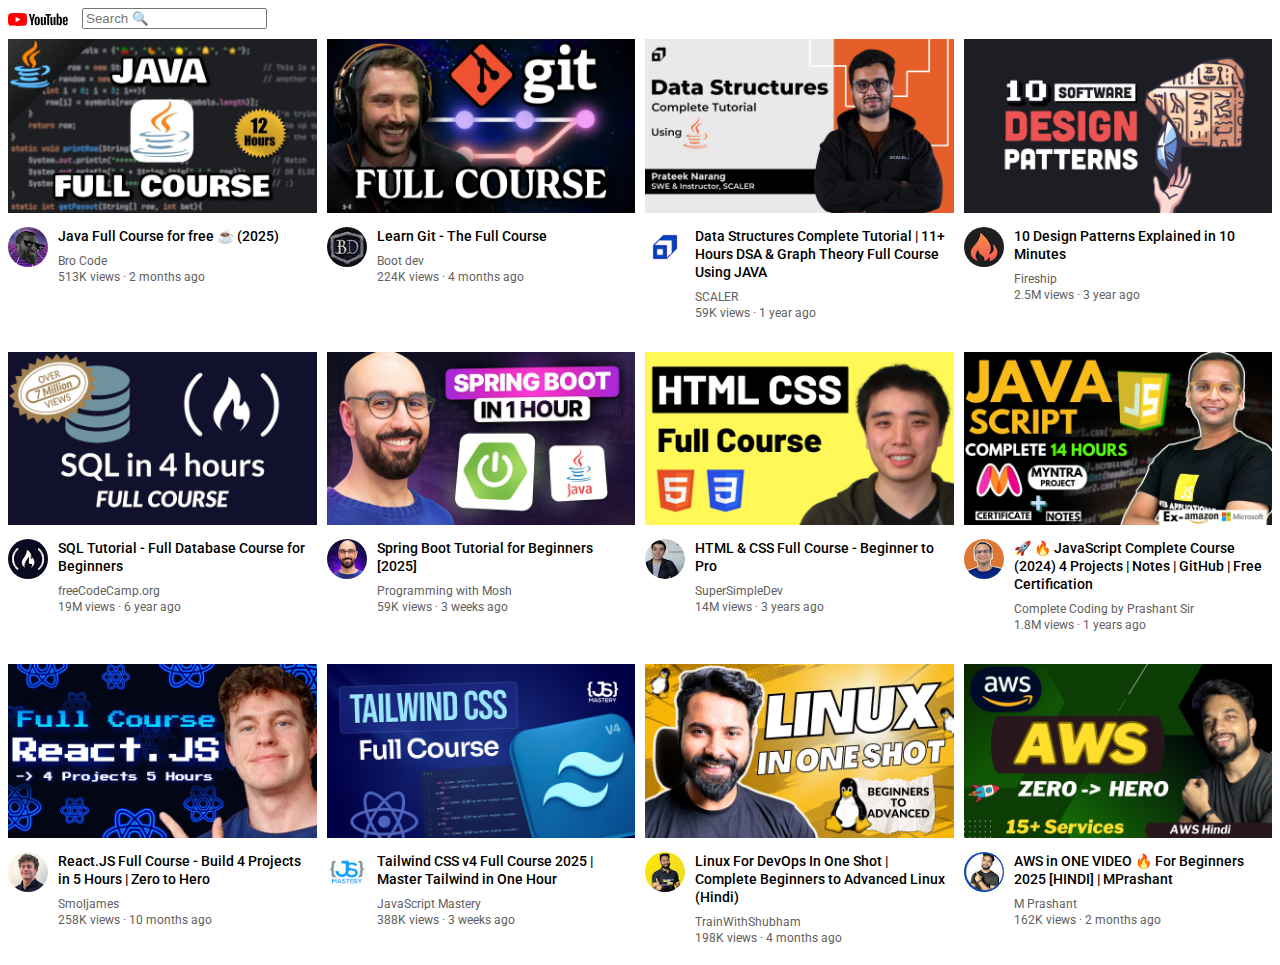
==== youtube.html @ 080906fd "D:content layout using css grid" ====
<!DOCTYPE html>
<html lang="en">
<head>
  <title>Youtube HomePage</title>
  <link rel="stylesheet" href="./youtube.css">

  <link rel="preconnect" href="https://fonts.googleapis.com">
  <link rel="preconnect" href="https://fonts.gstatic.com" crossorigin>
  <link href="https://fonts.googleapis.com/css2?family=Roboto:ital,wght@0,100..900;1,100..900&display=swap" rel="stylesheet">

</head>
<body>
  <div class="top-bar">
    <img src="./yt-images/youtube-logo.svg" class="yt-logo">
    <input type="text" placeholder="Search &#128269;" class="search-box">
  </div>

  <div class="content-grid">

    <div class="video-preview">
      <div class="d-thumbnail">
        <img src="./yt-images/java.jpg"  class="thumbnail">
      </div>
  
      <div class="d-vid-info">
        <div class="creator-image">
          <img src="./yt-images/javaC.jpg" class="Creator">
        </div>
  
        <div class="video-info">
          <p class="video-title">
            Java Full Course for free ☕ (2025)
          </p>
          <p class="video-creator">
            Bro Code
          </p>
          <p class="video-views-date">
            513K views &#183; 2 months ago
          </p>
        </div>
      </div>  
    </div>
  
    <div class="video-preview">
      <div class="d-thumbnail">
        <img src="./yt-images/git.jpg"  class="thumbnail">
      </div>
  
      <div class="d-vid-info">
        <div class="creator-image">
          <img src="./yt-images/gitC.jpg" class="Creator">
        </div>
  
        <div class="video-info">
          <p class="video-title">
            Learn Git - The Full Course 
          </p>
          <p class="video-creator">
            Boot dev
          </p>
          <p class="video-views-date">
            224K views &#183; 4 months ago
          </p>
        </div>
      </div>  
    </div>
  
    <div class="video-preview">
      <div class="d-thumbnail">
        <img src="./yt-images/dsa.jpg"  class="thumbnail">
      </div>
  
      <div class="d-vid-info">
        <div class="creator-image">
          <img src="./yt-images/dsaC.jpg" class="Creator">
        </div>
  
        <div class="video-info">
          <p class="video-title">
            Data Structures Complete Tutorial | 11+ Hours DSA & Graph Theory Full Course Using JAVA 
          </p>
          <p class="video-creator">
            SCALER
          </p>
          <p class="video-views-date">
            59K views &#183; 1 year ago
          </p>
        </div>
      </div>  
    </div>
  
    <div class="video-preview">
      <div class="d-thumbnail">
        <img src="./yt-images/dp.jpg" class="thumbnail">
      </div>
  
      <div class="d-vid-info">
        <div class="creator-image">
          <img src="./yt-images/dpC.jpg" class="Creator">
        </div>
  
        <div class="video-info">
          <p class="video-title">
            10 Design Patterns Explained in 10 Minutes
          </p>
          <p class="video-creator">
            Fireship
          </p>
          <p class="video-views-date">
            2.5M views &#183; 3 year ago
          </p>
        </div>
      </div>  
    </div>
  
    <div class="video-preview">
      <div class="d-thumbnail">
        <img src="./yt-images/sql.jpg"  class="thumbnail">
      </div>
  
      <div class="d-vid-info">
        <div class="creator-image">
          <img src="./yt-images/sqlC.jpg" class="Creator">
        </div>
  
        <div class="video-info">
          <p class="video-title">
            SQL Tutorial - Full Database Course for Beginners
          </p>
          <p class="video-creator">
            freeCodeCamp.org
          </p>
          <p class="video-views-date">
            19M views &#183; 6 year ago
          </p>
        </div>
      </div>  
    </div>
  
    <div class="video-preview">
      <div class="d-thumbnail">
        <img src="./yt-images/springboot.jpg"  class="thumbnail">
      </div>
  
      <div class="d-vid-info">
        <div class="creator-image">
          <img src="./yt-images/springbootC.jpg" class="Creator">
        </div>
  
        <div class="video-info">
          <p class="video-title">
            Spring Boot Tutorial for Beginners [2025]
          </p>
          <p class="video-creator">
            Programming with Mosh
          </p>
          <p class="video-views-date">
            59K views &#183; 3 weeks ago
          </p>
        </div>
      </div>  
    </div>
  
    <div class="video-preview">
      <div class="d-thumbnail">
        <img src="./yt-images/html-css.jpg"  class="thumbnail">
      </div>
  
      <div class="d-vid-info">
        <div class="creator-image">
          <img src="./yt-images/html-cssC.jpg" class="Creator">
        </div>
  
        <div class="video-info">
          <p class="video-title">
            HTML & CSS Full Course - Beginner to Pro
          </p>
          <p class="video-creator">
            SuperSimpleDev
          </p>
          <p class="video-views-date">
            14M views &#183; 3 years ago
          </p>
        </div>
      </div>  
    </div>
  
    <div class="video-preview">
      <div class="d-thumbnail">
        <img src="./yt-images/js.jpg"  class="thumbnail">
      </div>
      <div class="d-vid-info">
        <div class="creator-image">
          <img src="./yt-images/jsC.jpg" class="Creator">
        </div>
        <div class="video-info">
          <p class="video-title">
            🚀 🔥 JavaScript Complete Course (2024) 4 Projects | Notes | GitHub | Free Certification
          </p>
          <p class="video-creator">    
            Complete Coding by Prashant Sir
          </p>
          <p class="video-views-date">
            1.8M views  &#183; 1 years ago
          </p>
        </div>
      </div>
    </div>
  
    <div class="video-preview">
      <div class="d-thumbnail">
        <img src="./yt-images/react.jpg"  class="thumbnail">
      </div>
      <div class="d-vid-info">
        <div class="creator-image">
          <img src="./yt-images/reactC.jpg" class="Creator">
        </div>
        <div class="video-info">
          <p class="video-title">
            React.JS Full Course - Build 4 Projects in 5 Hours | Zero to Hero
          </p>
          <p class="video-creator">    
            Smoljames
          </p>
          <p class="video-views-date">
            258K views   &#183; 10 months ago 
          </p>
        </div>
      </div>
    </div>
  
    <div class="video-preview">
      <div class="d-thumbnail">
        <img src="./yt-images/tailwind.jpg"  class="thumbnail">
      </div>
      <div class="d-vid-info">
        <div class="creator-image">
          <img src="./yt-images/tailwindC.jpg" class="Creator">
        </div>
        <div class="video-info">
          <p class="video-title">
            Tailwind CSS v4 Full Course 2025 | Master Tailwind in One Hour
          </p>
          <p class="video-creator">    
            JavaScript Mastery
          </p>
          <p class="video-views-date">
            388K views &#183; 3 weeks ago 
          </p>
        </div>
      </div>
    </div>
  
    <div class="video-preview">
      <div class="d-thumbnail">
        <img src="./yt-images/linux.jpg"  class="thumbnail">
      </div>
      <div class="d-vid-info">
        <div class="creator-image">
          <img src="./yt-images/linuxC.jpg" class="Creator">
        </div>
        <div class="video-info">
          <p class="video-title">
            Linux For DevOps In One Shot | Complete Beginners to Advanced Linux (Hindi)
          </p>
          <p class="video-creator">    
            TrainWithShubham
          </p>
          <p class="video-views-date">
            198K views &#183; 4 months ago
          </p>
        </div>
      </div>
    </div>
  
    <div class="video-preview">
      <div class="d-thumbnail">
        <img src="./yt-images/aws.jpg"  class="thumbnail">
      </div>
      <div class="d-vid-info">
        <div class="creator-image">
          <img src="./yt-images/awsC.jpg" class="Creator">
        </div>
        <div class="video-info">
          <p class="video-title">
            AWS in ONE VIDEO 🔥 For Beginners 2025 [HINDI] | MPrashant
          </p>
          <p class="video-creator">    
            M Prashant
          </p>
          <p class="video-views-date">
            162K views &#183; 2 months ago
          </p>
        </div>
      </div>
    </div>

  </div>

</body>
</html>
---- youtube.css ----
p{
  font-family: Roboto,Arial;
}
.yt-logo{
  width: 60px;
  vertical-align: middle;
  margin-right: 10px;
}
.search-box{
  margin-bottom: 10px;
}
.thumbnail{
  width: 100%;
}
.video-title{
  font-size:14px;
  margin-top: 0px;
  line-height: 18px;
  font-weight: 500;
}
.video-creator{
  margin-top: -5px;
  font-size: 12px;
  color: rgb(96, 96, 96);
}
.video-views-date{
  margin-top: -10px;
  font-size: 12px;
  color: rgb(96, 96, 96);
}
.Creator{
  width: 100%;
  border-radius: 50%;
}

.d-thumbnail{
  margin-bottom: 10px;
}
.d-vid-info{
  width: 300px;
  display: grid;
  grid-template-columns: 40px 1fr;
  column-gap: 10px;
}
.video-preview{
  width: 100%;
}
.content-grid{
  display: grid;
  grid-template-columns: 1fr 1fr 1fr 1fr;
  column-gap: 10px;
  row-gap: 20px;
}
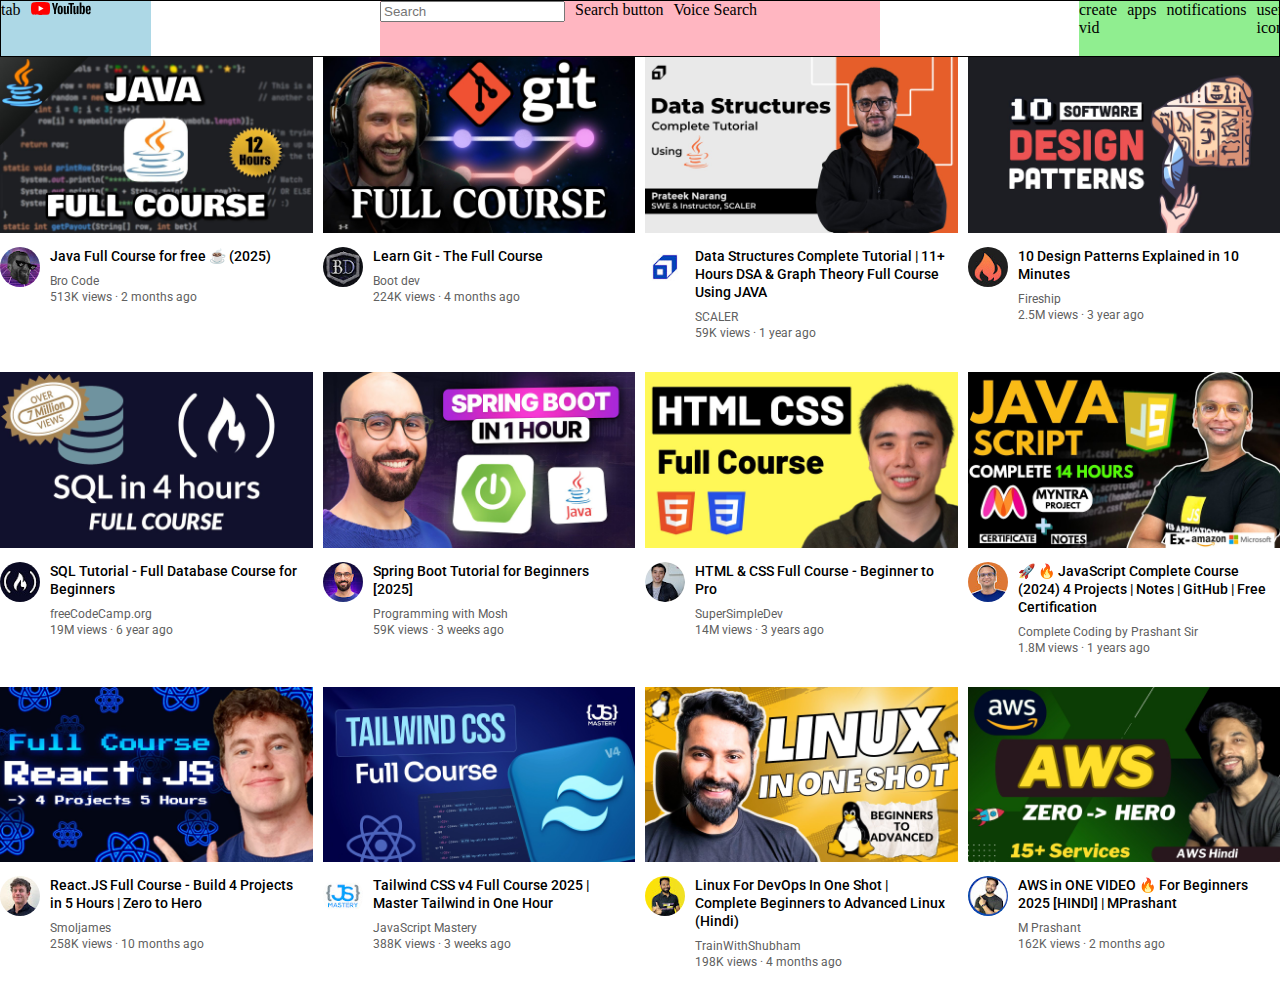
==== commit 27ea133c: "E:simple structure of header using flex" ====
--- a/youtube.html
+++ b/youtube.html
@@ -3,6 +3,8 @@
 <head>
   <title>Youtube HomePage</title>
   <link rel="stylesheet" href="./youtube.css">
+  <link rel="stylesheet" href="./header.css">
+  <link rel="stylesheet" href="./general.css">
 
   <link rel="preconnect" href="https://fonts.googleapis.com">
   <link rel="preconnect" href="https://fonts.gstatic.com" crossorigin>
@@ -10,9 +12,28 @@
 
 </head>
 <body>
-  <div class="top-bar">
-    <img src="./yt-images/youtube-logo.svg" class="yt-logo">
-    <input type="text" placeholder="Search &#128269;" class="search-box">
+  <div class="header">
+    <div class="left-section">
+      <div>tab</div>
+      <div>
+        <img src="./yt-images/youtube-logo.svg" class="yt-logo">
+      </div> 
+    </div>
+
+    <div class="mid-section">
+      <div>
+        <input type="text" placeholder="Search" class="search-box">
+      </div>
+      <div>Search button</div>
+      <div>Voice Search</div>
+    </div>
+    
+    <div class="right-section">
+      <div>create vid</div>
+      <div>apps</div>
+      <div>notifications</div>
+      <div>user icon</div>
+    </div>
   </div>
 
   <div class="content-grid">
--- a/youtube.css
+++ b/youtube.css
@@ -1,14 +1,3 @@
-p{
-  font-family: Roboto,Arial;
-}
-.yt-logo{
-  width: 60px;
-  vertical-align: middle;
-  margin-right: 10px;
-}
-.search-box{
-  margin-bottom: 10px;
-}
 .thumbnail{
   width: 100%;
 }
--- a/header.css
+++ b/header.css
@@ -0,0 +1,36 @@
+.yt-logo{
+  width: 60px;
+}
+
+.header{
+  display: flex;
+  flex-direction: row;
+  justify-content: space-between;
+  height: 55px;
+  border: 1px;
+  border-style: solid;
+}
+.left-section{
+  display: flex;
+  flex-direction: row;
+  gap: 10px;
+  background-color: lightblue;
+  width: 150px;
+}
+.mid-section{
+  display: flex;
+  flex-direction: row;
+  gap: 10px;
+  background-color: lightpink;
+  flex: 1;
+  margin-left: 70px;
+  margin-right: 40px;
+  max-width: 500px;
+}
+.right-section{
+  display: flex;
+  flex-direction: row;
+  gap: 10px;
+  background-color: lightgreen;
+  width: 200px;
+}--- a/general.css
+++ b/general.css
@@ -0,0 +1,6 @@
+p{
+  font-family: Roboto,Arial;
+}
+body{
+  margin: 0px;
+}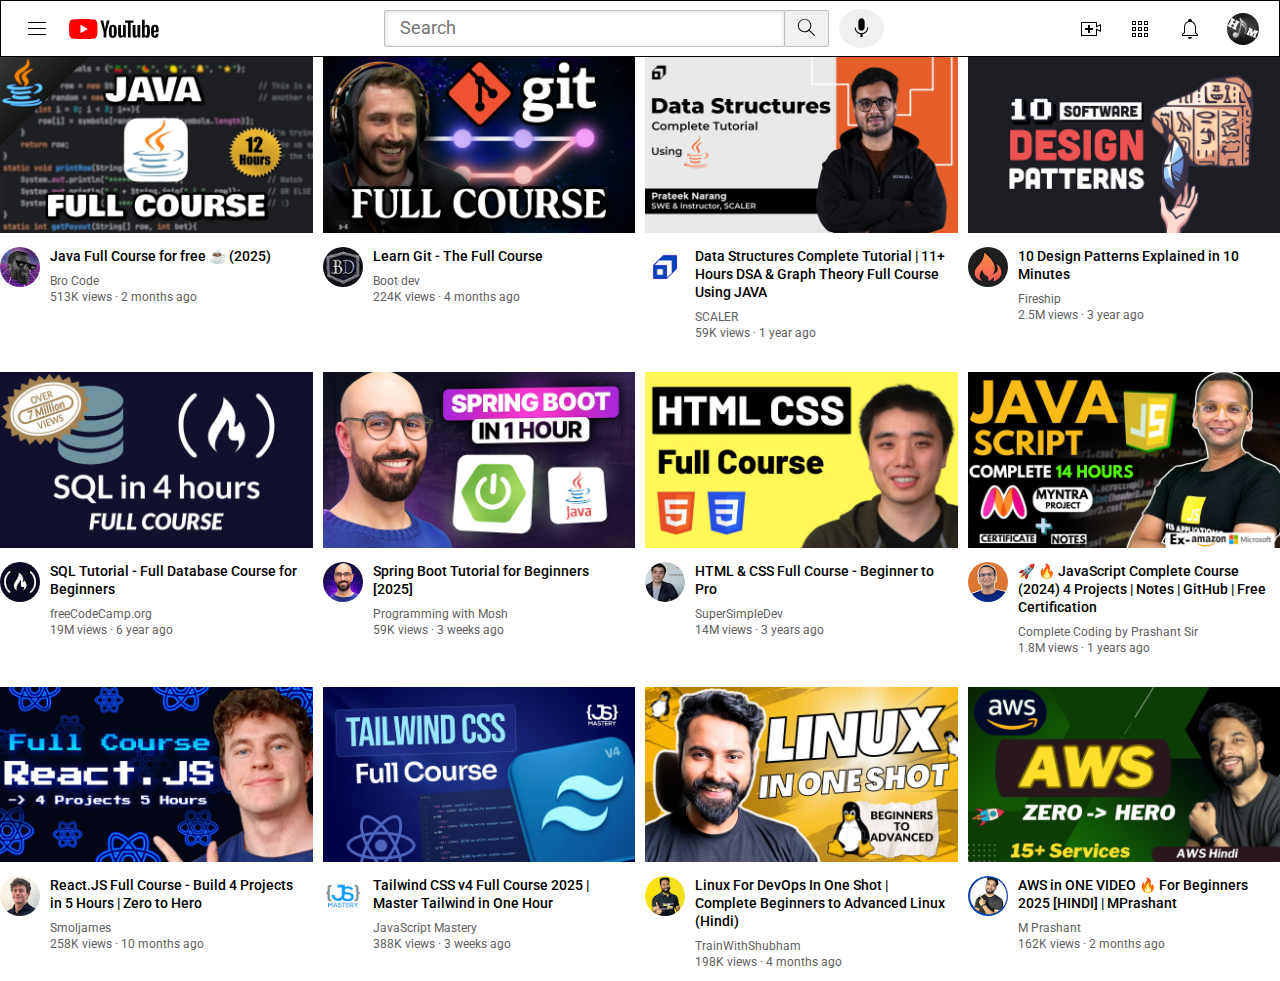
==== commit 6f9c1931: "F:completed header using nested flex and added icons" ====
--- a/youtube.html
+++ b/youtube.html
@@ -14,25 +14,26 @@
 <body>
   <div class="header">
     <div class="left-section">
-      <div>tab</div>
-      <div>
+        <img src="./yt-images/hamburger-menu.svg" class="yt-menu">
         <img src="./yt-images/youtube-logo.svg" class="yt-logo">
-      </div> 
     </div>
 
     <div class="mid-section">
-      <div>
         <input type="text" placeholder="Search" class="search-box">
-      </div>
-      <div>Search button</div>
-      <div>Voice Search</div>
+      <button class="search-button">
+        <img src="./yt-images/search.svg" class="search-icon">
+      </button>
+      <button class="voice-button">
+        <img src="./yt-images/voice-search-icon.svg">
+      </button>
+      
     </div>
     
     <div class="right-section">
-      <div>create vid</div>
-      <div>apps</div>
-      <div>notifications</div>
-      <div>user icon</div>
+      <img src="./yt-images/upload.svg" class="upload-icon">
+      <img src="./yt-images/youtube-apps.svg" class="yt-apps-icon">
+      <img src="./yt-images/notifications.svg" class="bell-icon">
+      <img src="./yt-images/userPic.jpg" class="userPic">
     </div>
   </div>
 
--- a/header.css
+++ b/header.css
@@ -1,7 +1,3 @@
-.yt-logo{
-  width: 60px;
-}
-
 .header{
   display: flex;
   flex-direction: row;
@@ -14,23 +10,75 @@
   display: flex;
   flex-direction: row;
   gap: 10px;
-  background-color: lightblue;
-  width: 150px;
+  align-items: center;
 }
 .mid-section{
   display: flex;
   flex-direction: row;
-  gap: 10px;
-  background-color: lightpink;
   flex: 1;
   margin-left: 70px;
   margin-right: 40px;
   max-width: 500px;
+  align-items: center;
 }
 .right-section{
   display: flex;
   flex-direction: row;
-  gap: 10px;
-  background-color: lightgreen;
-  width: 200px;
+  width: 180px;
+  align-items: center;
+  justify-content: space-between;
+  margin-right: 20px;
+  flex-shrink: 0;
+}
+.yt-menu{
+  height: 24px;
+  margin-left: 24px;
+}
+.yt-logo{ 
+  height: 20px;
+  margin-left: 10px; 
+}
+.search-box{
+  width: 0;
+  height: 25px;
+  flex: 1;
+  padding: 5px 15px;
+  font-size: 16px;
+  border-radius: 2px;
+  border: 1px ;
+  border-style: solid;
+  border-color: rgb(192, 192, 192);
+  box-shadow: inset 0.5px 1px 5px rgba(0, 0, 0, 0.15);
+}
+.search-box::placeholder{
+  font-family: Roboto , Arial;
+  font-size: large;
+}
+.search-button{
+  margin-left: -1px;
+  background-color: rgb(240, 240, 240);
+  height: 37px;
+  width: 45px;
+  margin-right: 10px;
+  padding: 2px 10px;
+  border-radius: 2px;
+  border: 1px ;
+  border-style: solid;
+  border-color: rgb(192, 192, 192);
+}
+.voice-button{
+  border: none;
+  height: 39px;
+  width: 45px;
+  border-radius: 50%;
+  padding: 2px 10px;
+  background-color: rgb(240, 240, 240);
+}
+
+.upload-icon,.yt-apps-icon,.bell-icon{
+  height: 24px;
+}
+.userPic{
+  height: 32px;
+  border-radius: 50%;
 }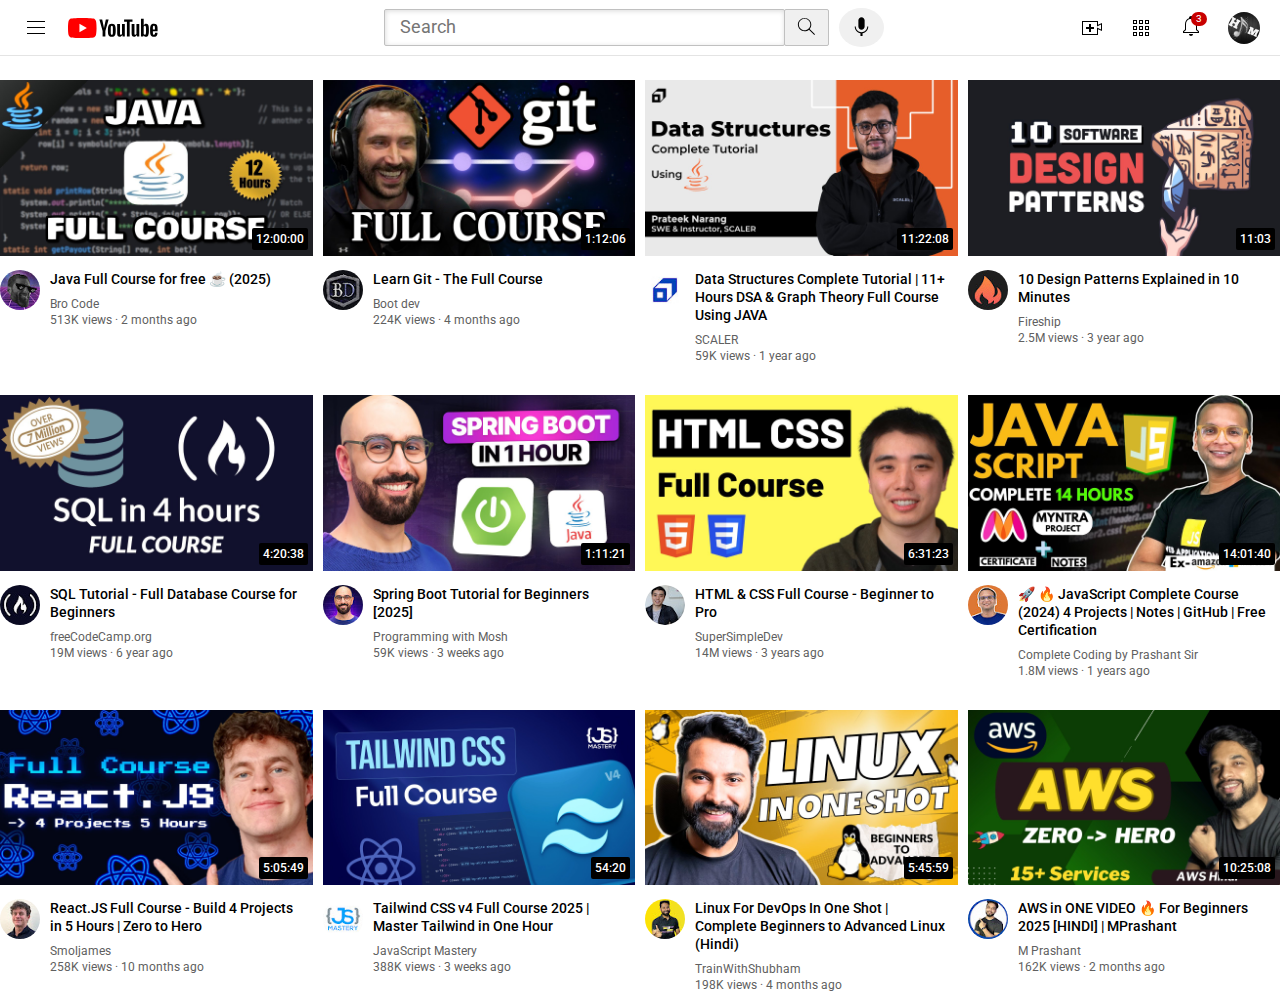
==== commit 29b43e36: "G:added video-time and notification-count" ====
--- a/youtube.html
+++ b/youtube.html
@@ -9,7 +9,7 @@
   <link rel="preconnect" href="https://fonts.googleapis.com">
   <link rel="preconnect" href="https://fonts.gstatic.com" crossorigin>
   <link href="https://fonts.googleapis.com/css2?family=Roboto:ital,wght@0,100..900;1,100..900&display=swap" rel="stylesheet">
-
+  <link rel="stylesheet" href="sidebar.css">
 </head>
 <body>
   <div class="header">
@@ -32,7 +32,10 @@
     <div class="right-section">
       <img src="./yt-images/upload.svg" class="upload-icon">
       <img src="./yt-images/youtube-apps.svg" class="yt-apps-icon">
-      <img src="./yt-images/notifications.svg" class="bell-icon">
+      <div class="notifications">
+        <img src="./yt-images/notifications.svg" class="bell-icon">
+        <div class="notification-count">3</div>
+      </div>
       <img src="./yt-images/userPic.jpg" class="userPic">
     </div>
   </div>
@@ -42,6 +45,9 @@
     <div class="video-preview">
       <div class="d-thumbnail">
         <img src="./yt-images/java.jpg"  class="thumbnail">
+        <div class="video-time">
+          12:00:00
+        </div>
       </div>
   
       <div class="d-vid-info">
@@ -66,6 +72,9 @@
     <div class="video-preview">
       <div class="d-thumbnail">
         <img src="./yt-images/git.jpg"  class="thumbnail">
+        <div class="video-time">
+          1:12:06
+        </div>
       </div>
   
       <div class="d-vid-info">
@@ -90,6 +99,9 @@
     <div class="video-preview">
       <div class="d-thumbnail">
         <img src="./yt-images/dsa.jpg"  class="thumbnail">
+        <div class="video-time">
+          11:22:08
+        </div>
       </div>
   
       <div class="d-vid-info">
@@ -114,6 +126,9 @@
     <div class="video-preview">
       <div class="d-thumbnail">
         <img src="./yt-images/dp.jpg" class="thumbnail">
+        <div class="video-time">
+          11:03
+        </div>
       </div>
   
       <div class="d-vid-info">
@@ -138,6 +153,9 @@
     <div class="video-preview">
       <div class="d-thumbnail">
         <img src="./yt-images/sql.jpg"  class="thumbnail">
+        <div class="video-time">
+          4:20:38
+        </div>
       </div>
   
       <div class="d-vid-info">
@@ -162,6 +180,9 @@
     <div class="video-preview">
       <div class="d-thumbnail">
         <img src="./yt-images/springboot.jpg"  class="thumbnail">
+        <div class="video-time">
+          1:11:21
+        </div>
       </div>
   
       <div class="d-vid-info">
@@ -186,6 +207,9 @@
     <div class="video-preview">
       <div class="d-thumbnail">
         <img src="./yt-images/html-css.jpg"  class="thumbnail">
+        <div class="video-time">
+          6:31:23
+        </div>
       </div>
   
       <div class="d-vid-info">
@@ -210,6 +234,9 @@
     <div class="video-preview">
       <div class="d-thumbnail">
         <img src="./yt-images/js.jpg"  class="thumbnail">
+        <div class="video-time">
+          14:01:40
+        </div>
       </div>
       <div class="d-vid-info">
         <div class="creator-image">
@@ -232,6 +259,9 @@
     <div class="video-preview">
       <div class="d-thumbnail">
         <img src="./yt-images/react.jpg"  class="thumbnail">
+        <div class="video-time">
+          5:05:49
+        </div>
       </div>
       <div class="d-vid-info">
         <div class="creator-image">
@@ -254,6 +284,9 @@
     <div class="video-preview">
       <div class="d-thumbnail">
         <img src="./yt-images/tailwind.jpg"  class="thumbnail">
+        <div class="video-time">
+          54:20
+        </div>
       </div>
       <div class="d-vid-info">
         <div class="creator-image">
@@ -276,6 +309,9 @@
     <div class="video-preview">
       <div class="d-thumbnail">
         <img src="./yt-images/linux.jpg"  class="thumbnail">
+        <div class="video-time">
+          5:45:59
+        </div>
       </div>
       <div class="d-vid-info">
         <div class="creator-image">
@@ -298,6 +334,9 @@
     <div class="video-preview">
       <div class="d-thumbnail">
         <img src="./yt-images/aws.jpg"  class="thumbnail">
+        <div class="video-time">
+          10:25:08
+        </div>
       </div>
       <div class="d-vid-info">
         <div class="creator-image">
--- a/youtube.css
+++ b/youtube.css
@@ -21,9 +21,21 @@
   width: 100%;
   border-radius: 50%;
 }
-
 .d-thumbnail{
   margin-bottom: 10px;
+  position: relative;
+}
+.video-time{
+  color: white;
+  background-color: black;
+  position:absolute;
+  right: 5px;
+  bottom: 10px;
+  font-family: Roboto,Arial;
+  font-size: 12px;
+  font-weight: 500;
+  padding: 4px 4px;
+  border-radius: 2px;
 }
 .d-vid-info{
   width: 300px;
--- a/header.css
+++ b/header.css
@@ -3,8 +3,15 @@
   flex-direction: row;
   justify-content: space-between;
   height: 55px;
-  border: 1px;
-  border-style: solid;
+  border-bottom-width: 1px;
+  border-bottom-style: solid;
+  position: fixed;
+  border-bottom-color: rgb(228,228,228);
+  top: 0;
+  left: 0;
+  right: 0;
+  background-color: white;
+  z-index: 100;
 }
 .left-section{
   display: flex;
@@ -81,4 +88,19 @@
 .userPic{
   height: 32px;
   border-radius: 50%;
+}
+.notifications{
+  position: relative;
+}
+.notification-count{
+  position: absolute;
+  color: white;
+  font-family: Roboto,Arial;
+  background-color: rgb(200, 0, 0);
+  text-align: center;
+  top: -2px;
+  right: -4px;
+  font-size: 10px;
+  padding: 1.5px 5px;
+  border-radius: 80px;
 }--- a/general.css
+++ b/general.css
@@ -3,4 +3,5 @@
 }
 body{
   margin: 0px;
+  padding-top: 80px;
 }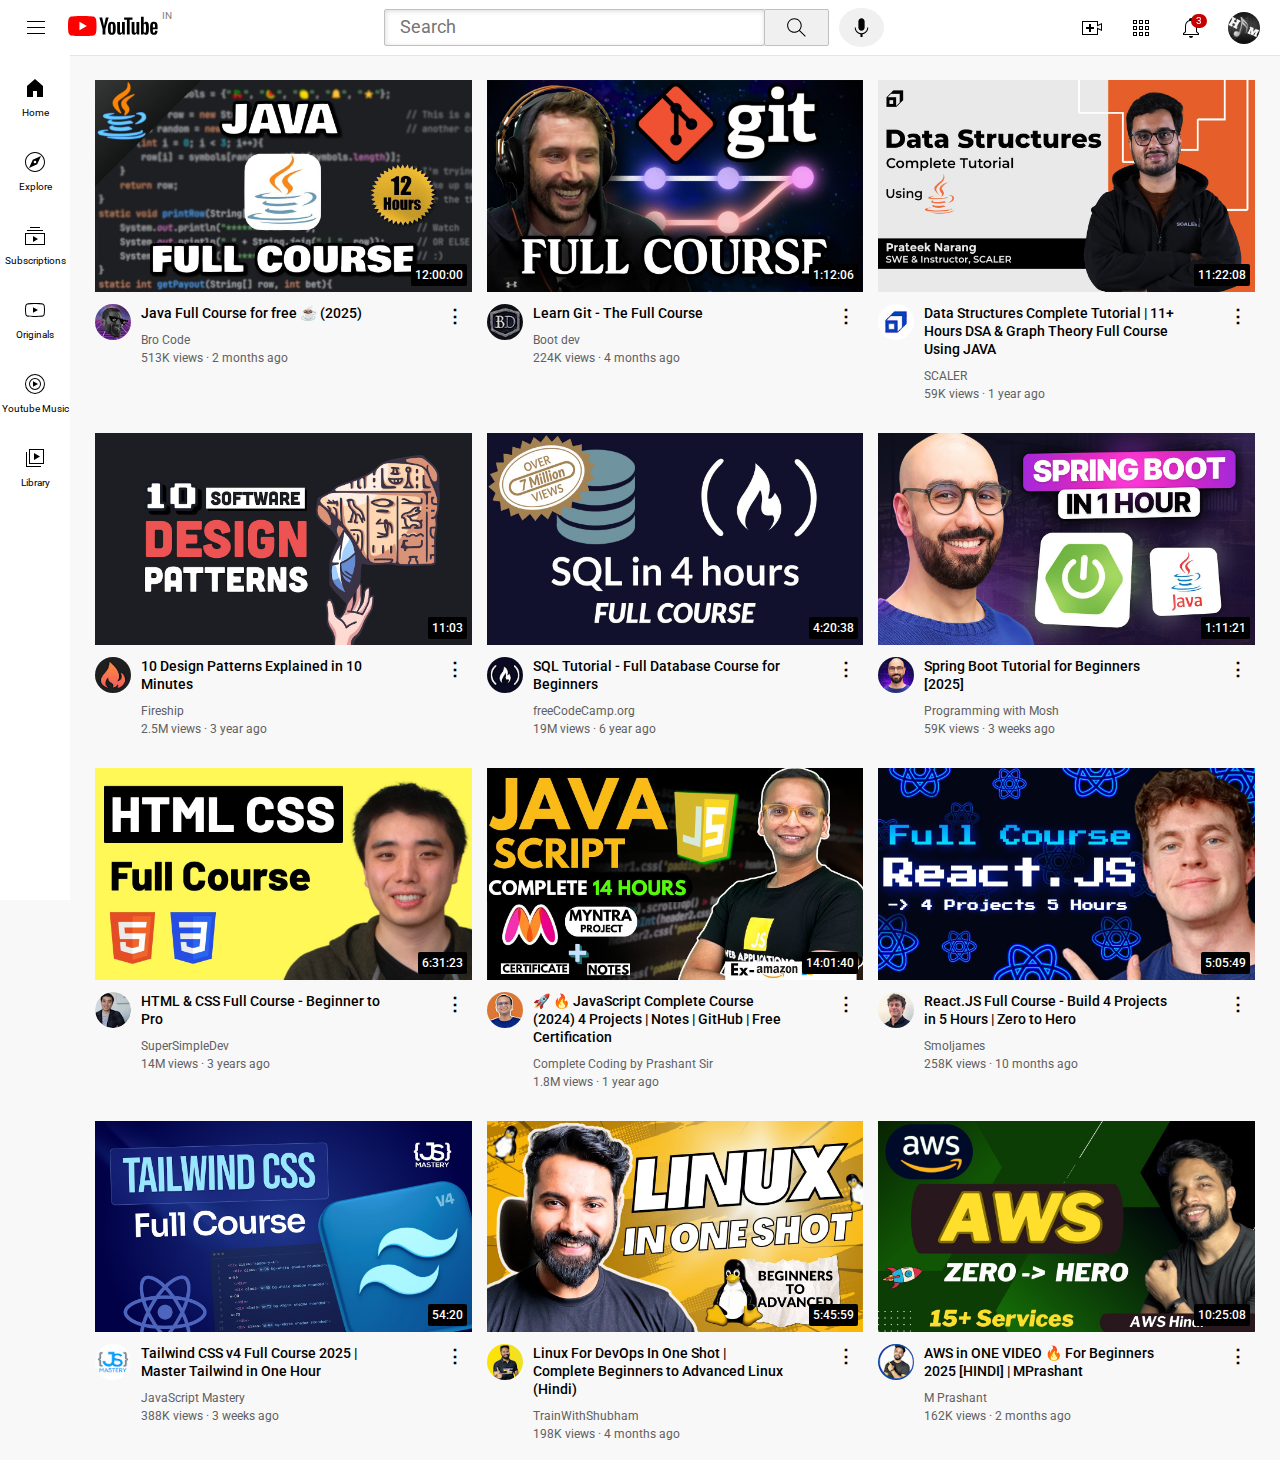
==== commit 1665b122: "added sidebar,tooltip and links to vids and creators" ====
--- a/youtube.html
+++ b/youtube.html
@@ -15,347 +15,551 @@
   <div class="header">
     <div class="left-section">
         <img src="./yt-images/hamburger-menu.svg" class="yt-menu">
-        <img src="./yt-images/youtube-logo.svg" class="yt-logo">
+        <div class="yt-icon">
+          <img src="./yt-images/youtube-logo.svg" class="yt-logo">
+          <div class="yt-india">IN</div>
+        </div>
     </div>
 
     <div class="mid-section">
         <input type="text" placeholder="Search" class="search-box">
       <button class="search-button">
         <img src="./yt-images/search.svg" class="search-icon">
+        <div>Search</div>
       </button>
       <button class="voice-button">
         <img src="./yt-images/voice-search-icon.svg">
+        <div>Search with your voice</div>
       </button>
       
     </div>
     
     <div class="right-section">
-      <img src="./yt-images/upload.svg" class="upload-icon">
-      <img src="./yt-images/youtube-apps.svg" class="yt-apps-icon">
+      <div class="uc">
+        <img src="./yt-images/upload.svg" class="upload-icon">
+        <div>Create</div>
+      </div>
+      <div class="ac">
+        <img src="./yt-images/youtube-apps.svg" class="yt-apps-icon">
+        <div>YouTube apps</div>
+      </div>
       <div class="notifications">
         <img src="./yt-images/notifications.svg" class="bell-icon">
         <div class="notification-count">3</div>
-      </div>
-      <img src="./yt-images/userPic.jpg" class="userPic">
+        <div class="notification-tooltip">Notifications</div>
+      </div>
+      <div class="user">
+        <img src="./yt-images/userPic.jpg" class="userPic">
+        <div>Hitesh Mulwani</div>
+      </div>
     </div>
   </div>
 
-  <div class="content-grid">
+  <div class="sidebar">
+    <div class="sidebar-link">
+      <img src="./yt-images/home.svg" class="side-icon">
+      <div>Home</div>
+    </div>
+    <div class="sidebar-link">
+      <img src="./yt-images/explore.svg" class="side-icon">
+      <div>Explore</div>
+    </div>
+    <div class="sidebar-link">
+      <img src="./yt-images/subscriptions.svg" class="side-icon">
+      <div>Subscriptions</div>
+    </div>
+    <div class="sidebar-link">
+      <img src="./yt-images/originals.svg" class="side-icon">
+      <div>Originals</div>
+    </div>
+    <div class="sidebar-link">
+      <img src="./yt-images/youtube-music.svg" class="side-icon">
+      <div>Youtube Music</div>
+    </div>
+    <div class="sidebar-link">
+      <img src="./yt-images/library.svg" class="side-icon">
+      <div>Library</div>
+    </div>
+  </div>
 
-    <div class="video-preview">
-      <div class="d-thumbnail">
-        <img src="./yt-images/java.jpg"  class="thumbnail">
+  <div class="video-grid1">
+
+    <div class="video-preview">
+      <div class="d-thumbnail">
+        <a href="https://youtu.be/xTtL8E4LzTQ?si=LEOLqRQ68n85H2bd" target="_blank">
+          <img src="./yt-images/java.jpg" class="thumbnail">
+        </a>
         <div class="video-time">
           12:00:00
         </div>
-      </div>
-  
-      <div class="d-vid-info">
-        <div class="creator-image">
-          <img src="./yt-images/javaC.jpg" class="Creator">
-        </div>
-  
-        <div class="video-info">
-          <p class="video-title">
-            Java Full Course for free ☕ (2025)
-          </p>
-          <p class="video-creator">
-            Bro Code
-          </p>
+        <div class="option-dots">&vellip;</div>
+      </div>
+    
+      <div class="d-vid-info">
+        <div class="creator-image">
+          <a href="https://www.youtube.com/@BroCodez" target="_blank">
+            <img src="./yt-images/javaC.jpg" class="Creator">
+          </a>
+          <div class="creator-tooltip">
+            <img src="./yt-images/javaC.jpg" class="creator-img-tooltip">
+            <div class="creator-name-subs">
+              <div class="creator-name">Bro Code</div>
+              <div class="creator-subs">2.55M subscribers</div>
+            </div>
+          </div>
+        </div>
+    
+        <div class="video-info">
+          <a href="https://youtu.be/xTtL8E4LzTQ?si=LEOLqRQ68n85H2bd" target="_blank">
+            <p class="video-title">
+              Java Full Course for free ☕ (2025)
+            </p>
+          </a>
+          <a href="https://www.youtube.com/@BroCodez" target="_blank">
+            <p class="video-creator">
+              Bro Code
+            </p>
+          </a>
           <p class="video-views-date">
             513K views &#183; 2 months ago
           </p>
         </div>
       </div>  
     </div>
-  
-    <div class="video-preview">
-      <div class="d-thumbnail">
-        <img src="./yt-images/git.jpg"  class="thumbnail">
+    
+    <div class="video-preview">
+      <div class="d-thumbnail">
+        <a href="https://youtu.be/rH3zE7VlIMs?si=yh4Cx9B5r3MW3ynn" target="_blank">
+          <img src="./yt-images/git.jpg" class="thumbnail">
+        </a>
         <div class="video-time">
           1:12:06
         </div>
-      </div>
-  
-      <div class="d-vid-info">
-        <div class="creator-image">
-          <img src="./yt-images/gitC.jpg" class="Creator">
-        </div>
-  
-        <div class="video-info">
-          <p class="video-title">
-            Learn Git - The Full Course 
-          </p>
-          <p class="video-creator">
-            Boot dev
-          </p>
+        <div class="option-dots">&vellip;</div>
+      </div>
+    
+      <div class="d-vid-info">
+        <div class="creator-image">
+          <a href="https://www.youtube.com/@bootdotdev" target="_blank">
+            <img src="./yt-images/gitC.jpg" class="Creator">
+          </a>
+          <div class="creator-tooltip">
+            <img src="./yt-images/gitC.jpg" class="creator-img-tooltip">
+            <div class="creator-name-subs">
+              <div class="creator-name">Boot dev</div>
+              <div class="creator-subs">49.4K subscribers</div>
+            </div>
+          </div>
+        </div>
+    
+        <div class="video-info">
+          <a href="https://youtu.be/rH3zE7VlIMs?si=yh4Cx9B5r3MW3ynn" target="_blank">
+            <p class="video-title">
+              Learn Git - The Full Course 
+            </p>
+          </a>
+          <a href="https://www.youtube.com/@bootdotdev" target="_blank">
+            <p class="video-creator">
+              Boot dev
+            </p>
+          </a>
           <p class="video-views-date">
             224K views &#183; 4 months ago
           </p>
         </div>
       </div>  
     </div>
-  
-    <div class="video-preview">
-      <div class="d-thumbnail">
-        <img src="./yt-images/dsa.jpg"  class="thumbnail">
+    
+    <div class="video-preview">
+      <div class="d-thumbnail">
+        <a href="https://youtu.be/clKBWNdDE5c?si=9a5ypjMA2mKVZnnQ" target="_blank">
+          <img src="./yt-images/dsa.jpg" class="thumbnail">
+        </a>
         <div class="video-time">
           11:22:08
         </div>
-      </div>
-  
-      <div class="d-vid-info">
-        <div class="creator-image">
-          <img src="./yt-images/dsaC.jpg" class="Creator">
-        </div>
-  
-        <div class="video-info">
-          <p class="video-title">
-            Data Structures Complete Tutorial | 11+ Hours DSA & Graph Theory Full Course Using JAVA 
-          </p>
-          <p class="video-creator">
-            SCALER
-          </p>
+        <div class="option-dots">&vellip;</div>
+      </div>
+    
+      <div class="d-vid-info">
+        <div class="creator-image">
+          <a href="https://www.youtube.com/@SCALER" target="_blank">
+            <img src="./yt-images/dsaC.jpg" class="Creator">
+          </a>
+          <div class="creator-tooltip">
+            <img src="./yt-images/dsaC.jpg" class="creator-img-tooltip">
+            <div class="creator-name-subs">
+              <div class="creator-name">SCALER
+              </div>
+              <div class="creator-subs">321K subscribers</div>
+            </div>
+          </div>
+        </div>
+    
+        <div class="video-info">
+          <a href="https://youtu.be/clKBWNdDE5c?si=9a5ypjMA2mKVZnnQ" target="_blank">
+            <p class="video-title">
+              Data Structures Complete Tutorial | 11+ Hours DSA & Graph Theory Full Course Using JAVA 
+            </p>
+          </a>
+          <a href="https://www.youtube.com/@SCALER" target="_blank">
+            <p class="video-creator">
+              SCALER
+            </p>
+          </a>
           <p class="video-views-date">
             59K views &#183; 1 year ago
           </p>
         </div>
       </div>  
     </div>
-  
+    
     <div class="video-preview">
       <div class="d-thumbnail">
         <img src="./yt-images/dp.jpg" class="thumbnail">
         <div class="video-time">
           11:03
         </div>
-      </div>
-  
-      <div class="d-vid-info">
-        <div class="creator-image">
-          <img src="./yt-images/dpC.jpg" class="Creator">
-        </div>
-  
+        <div class="option-dots">&vellip;</div>
+      </div>
+    
+      <div class="d-vid-info">
+        <div class="creator-image">
+          <a href="https://www.youtube.com/@Fireship" target="_blank">
+            <img src="./yt-images/dpC.jpg" class="Creator">
+          </a>
+          <div class="creator-tooltip">
+            <img src="./yt-images/dpC.jpg" class="creator-img-tooltip">
+            <div class="creator-name-subs">
+              <div class="creator-name">Fireship</div>
+              <div class="creator-subs">3.78M subscribers</div>
+            </div>
+          </div>
+        </div>
+    
         <div class="video-info">
           <p class="video-title">
             10 Design Patterns Explained in 10 Minutes
           </p>
-          <p class="video-creator">
-            Fireship
-          </p>
+          <a href="https://www.youtube.com/@Fireship" target="_blank">
+            <p class="video-creator">
+              Fireship
+            </p>
+          </a>
           <p class="video-views-date">
             2.5M views &#183; 3 year ago
           </p>
         </div>
       </div>  
     </div>
-  
-    <div class="video-preview">
-      <div class="d-thumbnail">
-        <img src="./yt-images/sql.jpg"  class="thumbnail">
+    
+    <div class="video-preview">
+      <div class="d-thumbnail">
+        <img src="./yt-images/sql.jpg" class="thumbnail">
         <div class="video-time">
           4:20:38
         </div>
-      </div>
-  
-      <div class="d-vid-info">
-        <div class="creator-image">
-          <img src="./yt-images/sqlC.jpg" class="Creator">
-        </div>
-  
+        <div class="option-dots">&vellip;</div>
+      </div>
+    
+      <div class="d-vid-info">
+        <div class="creator-image">
+          <a href="https://www.youtube.com/@freecodecamp" target="_blank">
+            <img src="./yt-images/sqlC.jpg" class="Creator">
+          </a>
+          <div class="creator-tooltip">
+            <img src="./yt-images/sqlC.jpg" class="creator-img-tooltip">
+            <div class="creator-name-subs">
+              <div class="creator-name">
+                freeCodeCamp.org</div>
+              <div class="creator-subs">10.6M subscribers</div>
+            </div>
+          </div>
+        </div>
+    
         <div class="video-info">
           <p class="video-title">
             SQL Tutorial - Full Database Course for Beginners
           </p>
-          <p class="video-creator">
-            freeCodeCamp.org
-          </p>
+          <a href="https://www.youtube.com/@freecodecamp" target="_blank">
+            <p class="video-creator">
+              freeCodeCamp.org
+            </p>
+          </a>
           <p class="video-views-date">
             19M views &#183; 6 year ago
           </p>
         </div>
       </div>  
     </div>
-  
-    <div class="video-preview">
-      <div class="d-thumbnail">
-        <img src="./yt-images/springboot.jpg"  class="thumbnail">
+    
+    <div class="video-preview">
+      <div class="d-thumbnail">
+        <img src="./yt-images/springboot.jpg" class="thumbnail">
         <div class="video-time">
           1:11:21
         </div>
-      </div>
-  
-      <div class="d-vid-info">
-        <div class="creator-image">
-          <img src="./yt-images/springbootC.jpg" class="Creator">
-        </div>
-  
+        <div class="option-dots">&vellip;</div>
+      </div>
+    
+      <div class="d-vid-info">
+        <div class="creator-image">
+          <a href="https://www.youtube.com/@programmingwithmosh" target="_blank">
+            <img src="./yt-images/springbootC.jpg" class="Creator">
+          </a>
+          <div class="creator-tooltip">
+            <img src="./yt-images/springbootC.jpg" class="creator-img-tooltip">
+            <div class="creator-name-subs">
+              <div class="creator-name">Programming with Mosh</div>
+              <div class="creator-subs">4.45M subscribers
+              </div>
+            </div>
+          </div>
+        </div>
+    
         <div class="video-info">
           <p class="video-title">
             Spring Boot Tutorial for Beginners [2025]
           </p>
-          <p class="video-creator">
-            Programming with Mosh
-          </p>
+          <a href="https://www.youtube.com/@programmingwithmosh" target="_blank">
+            <p class="video-creator">
+              Programming with Mosh
+            </p>
+          </a>
           <p class="video-views-date">
             59K views &#183; 3 weeks ago
           </p>
         </div>
       </div>  
     </div>
-  
-    <div class="video-preview">
-      <div class="d-thumbnail">
-        <img src="./yt-images/html-css.jpg"  class="thumbnail">
+    
+    <div class="video-preview">
+      <div class="d-thumbnail">
+        <img src="./yt-images/html-css.jpg" class="thumbnail">
         <div class="video-time">
           6:31:23
         </div>
-      </div>
-  
-      <div class="d-vid-info">
-        <div class="creator-image">
-          <img src="./yt-images/html-cssC.jpg" class="Creator">
-        </div>
-  
+        <div class="option-dots">&vellip;</div>
+      </div>
+    
+      <div class="d-vid-info">
+        <div class="creator-image">
+          <a href="https://www.youtube.com/@SuperSimpleDev" target="_blank">
+            <img src="./yt-images/html-cssC.jpg" class="Creator">
+          </a>
+          <div class="creator-tooltip">
+            <img src="./yt-images/html-cssC.jpg" class="creator-img-tooltip">
+            <div class="creator-name-subs">
+              <div class="creator-name">SuperSimpleDev</div>
+              <div class="creator-subs">620K subscribers</div>
+            </div>
+          </div>
+        </div>
+    
         <div class="video-info">
           <p class="video-title">
             HTML & CSS Full Course - Beginner to Pro
           </p>
-          <p class="video-creator">
-            SuperSimpleDev
-          </p>
+          <a href="https://www.youtube.com/@SuperSimpleDev" target="_blank">
+            <p class="video-creator">
+              SuperSimpleDev
+            </p>
+          </a>
           <p class="video-views-date">
             14M views &#183; 3 years ago
           </p>
         </div>
       </div>  
     </div>
-  
-    <div class="video-preview">
-      <div class="d-thumbnail">
-        <img src="./yt-images/js.jpg"  class="thumbnail">
+    
+    <div class="video-preview">
+      <div class="d-thumbnail">
+        <img src="./yt-images/js.jpg" class="thumbnail">
         <div class="video-time">
           14:01:40
         </div>
-      </div>
-      <div class="d-vid-info">
-        <div class="creator-image">
-          <img src="./yt-images/jsC.jpg" class="Creator">
+        <div class="option-dots">&vellip;</div>
+      </div>
+      <div class="d-vid-info">
+        <div class="creator-image">
+          <a href="https://www.youtube.com/@CompleteCodingByPrashantSir" target="_blank">
+            <img src="./yt-images/jsC.jpg" class="Creator">
+          </a>
+          <div class="creator-tooltip">
+            <img src="./yt-images/jsC.jpg" class="creator-img-tooltip">
+            <div class="creator-name-subs">
+              <div class="creator-name">
+                Complete Coding by Prashant Sir
+                </div>
+              <div class="creator-subs">215K subscribers</div>
+            </div>
+          </div>
         </div>
         <div class="video-info">
           <p class="video-title">
             🚀 🔥 JavaScript Complete Course (2024) 4 Projects | Notes | GitHub | Free Certification
           </p>
-          <p class="video-creator">    
-            Complete Coding by Prashant Sir
-          </p>
-          <p class="video-views-date">
-            1.8M views  &#183; 1 years ago
-          </p>
-        </div>
-      </div>
-    </div>
-  
-    <div class="video-preview">
-      <div class="d-thumbnail">
-        <img src="./yt-images/react.jpg"  class="thumbnail">
+          <a href="https://www.youtube.com/@CompleteCodingByPrashantSir" target="_blank">
+            <p class="video-creator">    
+              Complete Coding by Prashant Sir
+            </p>
+          </a>
+          <p class="video-views-date">
+            1.8M views &#183; 1 year ago
+          </p>
+        </div>
+      </div>
+    </div>
+    
+    <div class="video-preview">
+      <div class="d-thumbnail">
+        <img src="./yt-images/react.jpg" class="thumbnail">
         <div class="video-time">
           5:05:49
         </div>
-      </div>
-      <div class="d-vid-info">
-        <div class="creator-image">
-          <img src="./yt-images/reactC.jpg" class="Creator">
+        <div class="option-dots">&vellip;</div>
+      </div>
+      <div class="d-vid-info">
+        <div class="creator-image">
+          <a href="https://www.youtube.com/@Smoljames" target="_blank">
+            <img src="./yt-images/reactC.jpg" class="Creator">
+          </a>
+          <div class="creator-tooltip">
+            <img src="./yt-images/reactC.jpg" class="creator-img-tooltip">
+            <div class="creator-name-subs">
+              <div class="creator-name">Smoljames</div>
+              <div class="creator-subs">57.2K subscribers</div>
+            </div>
+          </div>
         </div>
         <div class="video-info">
           <p class="video-title">
             React.JS Full Course - Build 4 Projects in 5 Hours | Zero to Hero
           </p>
-          <p class="video-creator">    
-            Smoljames
-          </p>
-          <p class="video-views-date">
-            258K views   &#183; 10 months ago 
-          </p>
-        </div>
-      </div>
-    </div>
-  
-    <div class="video-preview">
-      <div class="d-thumbnail">
-        <img src="./yt-images/tailwind.jpg"  class="thumbnail">
+          <a href="https://www.youtube.com/@Smoljames" target="_blank">
+            <p class="video-creator">    
+              Smoljames
+            </p>
+          </a>
+          <p class="video-views-date">
+            258K views &#183; 10 months ago 
+          </p>
+        </div>
+      </div>
+    </div>
+    
+    <div class="video-preview">
+      <div class="d-thumbnail">
+        <img src="./yt-images/tailwind.jpg" class="thumbnail">
         <div class="video-time">
           54:20
         </div>
-      </div>
-      <div class="d-vid-info">
-        <div class="creator-image">
-          <img src="./yt-images/tailwindC.jpg" class="Creator">
+        <div class="option-dots">&vellip;</div>
+      </div>
+      <div class="d-vid-info">
+        <div class="creator-image">
+          <a href="https://www.youtube.com/@javascriptmastery" target="_blank">
+            <img src="./yt-images/tailwindC.jpg" class="Creator">
+          </a>
+          <div class="creator-tooltip">
+            <img src="./yt-images/tailwindC.jpg" class="creator-img-tooltip">
+            <div class="creator-name-subs">
+              <div class="creator-name">JavaScript Mastery
+              </div>
+              <div class="creator-subs">1.07M subscribers</div>
+            </div>
+          </div>
         </div>
         <div class="video-info">
           <p class="video-title">
             Tailwind CSS v4 Full Course 2025 | Master Tailwind in One Hour
           </p>
-          <p class="video-creator">    
-            JavaScript Mastery
-          </p>
+          <a href="https://www.youtube.com/@javascriptmastery" target="_blank">
+            <p class="video-creator">    
+              JavaScript Mastery
+            </p>
+          </a>
           <p class="video-views-date">
             388K views &#183; 3 weeks ago 
           </p>
         </div>
       </div>
     </div>
-  
-    <div class="video-preview">
-      <div class="d-thumbnail">
-        <img src="./yt-images/linux.jpg"  class="thumbnail">
+    
+    <div class="video-preview">
+      <div class="d-thumbnail">
+        <img src="./yt-images/linux.jpg" class="thumbnail">
         <div class="video-time">
           5:45:59
         </div>
-      </div>
-      <div class="d-vid-info">
-        <div class="creator-image">
-          <img src="./yt-images/linuxC.jpg" class="Creator">
+        <div class="option-dots">&vellip;</div>
+      </div>
+      <div class="d-vid-info">
+        <div class="creator-image">
+          <a href="https://www.youtube.com/@TrainWithShubham" target="_blank">
+            <img src="./yt-images/linuxC.jpg" class="Creator">
+          </a>
+          <div class="creator-tooltip">
+            <img src="./yt-images/linuxC.jpg" class="creator-img-tooltip">
+            <div class="creator-name-subs">
+              <div class="creator-name">
+                TrainWithShubham</div>
+              <div class="creator-subs">121K subscribers</div>
+            </div>
+          </div>
         </div>
         <div class="video-info">
           <p class="video-title">
             Linux For DevOps In One Shot | Complete Beginners to Advanced Linux (Hindi)
           </p>
-          <p class="video-creator">    
-            TrainWithShubham
-          </p>
+          <a href="https://www.youtube.com/@TrainWithShubham" target="_blank">
+            <p class="video-creator">    
+              TrainWithShubham
+            </p>
+          </a>
           <p class="video-views-date">
             198K views &#183; 4 months ago
           </p>
         </div>
       </div>
     </div>
-  
-    <div class="video-preview">
-      <div class="d-thumbnail">
-        <img src="./yt-images/aws.jpg"  class="thumbnail">
+    
+    <div class="video-preview">
+      <div class="d-thumbnail">
+        <img src="./yt-images/aws.jpg" class="thumbnail">
         <div class="video-time">
           10:25:08
         </div>
-      </div>
-      <div class="d-vid-info">
-        <div class="creator-image">
-          <img src="./yt-images/awsC.jpg" class="Creator">
+        <div class="option-dots">&vellip;</div>
+      </div>
+      <div class="d-vid-info">
+        <div class="creator-image">
+          <a href="https://www.youtube.com/@MPrashant" target="_blank">
+            <img src="./yt-images/awsC.jpg" class="Creator">
+          </a>
+          <div class="creator-tooltip">
+            <img src="./yt-images/awsC.jpg" class="creator-img-tooltip">
+            <div class="creator-name-subs">
+              <div class="creator-name">M Prashant</div>
+              <div class="creator-subs">116K subscribers</div>
+            </div>
+          </div>
         </div>
         <div class="video-info">
           <p class="video-title">
             AWS in ONE VIDEO 🔥 For Beginners 2025 [HINDI] | MPrashant
           </p>
-          <p class="video-creator">    
-            M Prashant
-          </p>
+          <a href="https://www.youtube.com/@MPrashant" target="_blank">
+            <p class="video-creator">    
+              M Prashant
+            </p>
+          </a>
           <p class="video-views-date">
             162K views &#183; 2 months ago
           </p>
         </div>
       </div>
-    </div>
-
+    </div>        
   </div>
 
 </body>
--- a/youtube.css
+++ b/youtube.css
@@ -8,21 +8,36 @@
   font-weight: 500;
 }
 .video-creator{
-  margin-top: -5px;
+  margin-top: -3px;
   font-size: 12px;
   color: rgb(96, 96, 96);
 }
 .video-views-date{
-  margin-top: -10px;
+  margin-top: -8px;
   font-size: 12px;
   color: rgb(96, 96, 96);
 }
+
 .Creator{
   width: 100%;
   border-radius: 50%;
 }
+.option-dots{
+  font-size: large;
+  position: absolute;
+  right: 0px;
+  bottom: -35px;
+  font-family: Roboto, Arial;
+  font-weight:bold;
+  padding: 5px 8px;
+  border-radius: 80%;
+}
+.option-dots:hover{
+  cursor: pointer;
+  background-color: rgb(225, 225, 225);
+}
 .d-thumbnail{
-  margin-bottom: 10px;
+  margin-bottom: 8px;
   position: relative;
 }
 .video-time{
@@ -40,15 +55,59 @@
 .d-vid-info{
   width: 300px;
   display: grid;
-  grid-template-columns: 40px 1fr;
+  grid-template-columns: 36px 1fr;
   column-gap: 10px;
 }
 .video-preview{
   width: 100%;
 }
-.content-grid{
+.video-grid1{
   display: grid;
-  grid-template-columns: 1fr 1fr 1fr 1fr;
-  column-gap: 10px;
+  grid-template-columns: 1fr 1fr 1fr;
+  column-gap: 15px;
   row-gap: 20px;
+}
+a {
+  text-decoration: none;
+  color: inherit;
+}
+.creator-image{
+  position: relative;
+  height: 36px;
+}
+.creator-tooltip{
+  z-index: 150;
+  position: absolute;
+  bottom: -80px;
+  display: flex;
+  gap: 10px;
+  align-items: center;
+  padding: 12px;
+  border: none;
+  background-color: rgb(248, 248, 248);
+  border-radius: 7px;
+  box-shadow: 0.5px 0.5px 10px rgba(0,0,0,0.5);
+  opacity: 0;
+  pointer-events: none;
+}
+.creator-image:hover > .creator-tooltip{
+  opacity: 1;
+}
+.creator-img-tooltip{
+  width:50px;
+  border-radius: 50%;
+}
+.creator-name-subs{
+  flex: 1;
+}
+.creator-name{
+  font-weight: bold;
+  font-family: Robot,Arial;
+  white-space: nowrap;
+  margin-bottom: 5px;
+}
+.creator-subs{
+  color:gray;
+  font-family: Robot,Arial;
+  white-space: nowrap;
 }--- a/header.css
+++ b/header.css
@@ -45,6 +45,17 @@
   height: 20px;
   margin-left: 10px; 
 }
+.yt-icon{
+  position: relative;
+}
+.yt-india{
+  position: absolute;
+  font-family: Roboto,Arial;
+  font-size: 10px;
+  top: -6px;
+  right: -14px;
+  color: gray;
+}
 .search-box{
   width: 0;
   height: 25px;
@@ -62,18 +73,49 @@
   font-size: large;
 }
 .search-button{
+  display: flex;
+  justify-content: center;
+  align-items: center;
   margin-left: -1px;
   background-color: rgb(240, 240, 240);
   height: 37px;
-  width: 45px;
+  width: 65px;
   margin-right: 10px;
   padding: 2px 10px;
   border-radius: 2px;
   border: 1px ;
   border-style: solid;
   border-color: rgb(192, 192, 192);
+  position: relative;
+}
+.search-icon{
+  height: 60%;
+  width: 60%;
+  object-fit: cover;
+}
+.search-button > div{
+  font-size: 12px;
+  position: absolute;
+  left: 0;
+  right: 0;
+  bottom: -40px;
+  font-family: Roboto,Arial;
+  color: white;
+  background-color: rgba(96, 96, 96, 0.9);
+  padding: 8px 6px;
+  border-radius: 2px;
+  opacity: 0;
+  transition: opacity 0.15s;
+  pointer-events: none;
+}
+.search-button:hover >div{
+  opacity: 1;
 }
 .voice-button{
+  display: flex;
+  justify-content: center;
+  align-items: center;
+  position: relative;
   border: none;
   height: 39px;
   width: 45px;
@@ -81,7 +123,23 @@
   padding: 2px 10px;
   background-color: rgb(240, 240, 240);
 }
-
+.voice-button > div{
+  position: absolute;
+  font-size: 12px;
+  bottom: -40px;
+  font-family: Roboto,Arial;
+  color: white;
+  background-color: rgba(96, 96, 96, 0.9);
+  padding: 8px 6px;
+  border-radius: 2px;
+  opacity: 0;
+  transition: opacity 0.15s;
+  pointer-events: none;
+  white-space: nowrap;
+}
+.voice-button:hover >div{
+  opacity: 1;
+}
 .upload-icon,.yt-apps-icon,.bell-icon{
   height: 24px;
 }
@@ -91,6 +149,8 @@
 }
 .notifications{
   position: relative;
+  display: flex;
+  justify-content: center;
 }
 .notification-count{
   position: absolute;
@@ -103,4 +163,48 @@
   font-size: 10px;
   padding: 1.5px 5px;
   border-radius: 80px;
+}
+.uc , .ac{
+  position: relative;
+  display: flex;
+  justify-content: center;
+}
+.user{
+  position: relative;
+  display: flex;
+  justify-content: right;
+}
+.uc > div , .ac > div , .user > div{
+  position: absolute;
+  font-size: 12px;
+  bottom: -40px;
+  font-family: Roboto,Arial;
+  color: white;
+  background-color: rgba(96, 96, 96, 0.9);
+  padding: 8px 6px;
+  border-radius: 2px;
+  opacity: 0;
+  transition: opacity 0.15s;
+  pointer-events: none;
+  white-space: nowrap
+}
+.uc:hover >div , .ac:hover >div, .user:hover >div{
+  opacity: 1;
+}
+.notification-tooltip{
+  position: absolute;
+  font-size: 12px;
+  bottom: -40px;
+  font-family: Roboto,Arial;
+  color: white;
+  background-color: rgba(96, 96, 96, 0.9);
+  padding: 8px 6px;
+  border-radius: 2px;
+  opacity: 0;
+  transition: opacity 0.15s;
+  pointer-events: none;
+  white-space: nowrap
+}
+.notifications:hover > .notification-tooltip{
+  opacity: 1;
 }--- a/general.css
+++ b/general.css
@@ -4,4 +4,7 @@
 body{
   margin: 0px;
   padding-top: 80px;
+  padding-left: 95px;
+  padding-right: 25px;
+  background-color: rgb(248, 248, 248);
 }--- a/sidebar.css
+++ b/sidebar.css
@@ -0,0 +1,31 @@
+.sidebar{
+  width: 70px;
+  position: fixed;
+  top: 55px;
+  left: 0px;
+  bottom: 0px;
+  background-color:white;
+  font-family: Roboto, Arial;
+  z-index: 200;
+  padding-top: 5px;
+}
+.sidebar-link{
+  height: 74px;
+  background-color: white;
+  display: flex;
+  flex-direction: column;
+  justify-content: center;
+  align-items: center;
+  gap: 7px;
+}
+.sidebar-link:hover{
+  cursor: pointer;
+  background-color: rgb(231, 231, 231);
+}
+.side-icon{
+  height: 24px;
+  width: 24px;
+}
+.sidebar-link > div{
+  font-size: 10px;
+}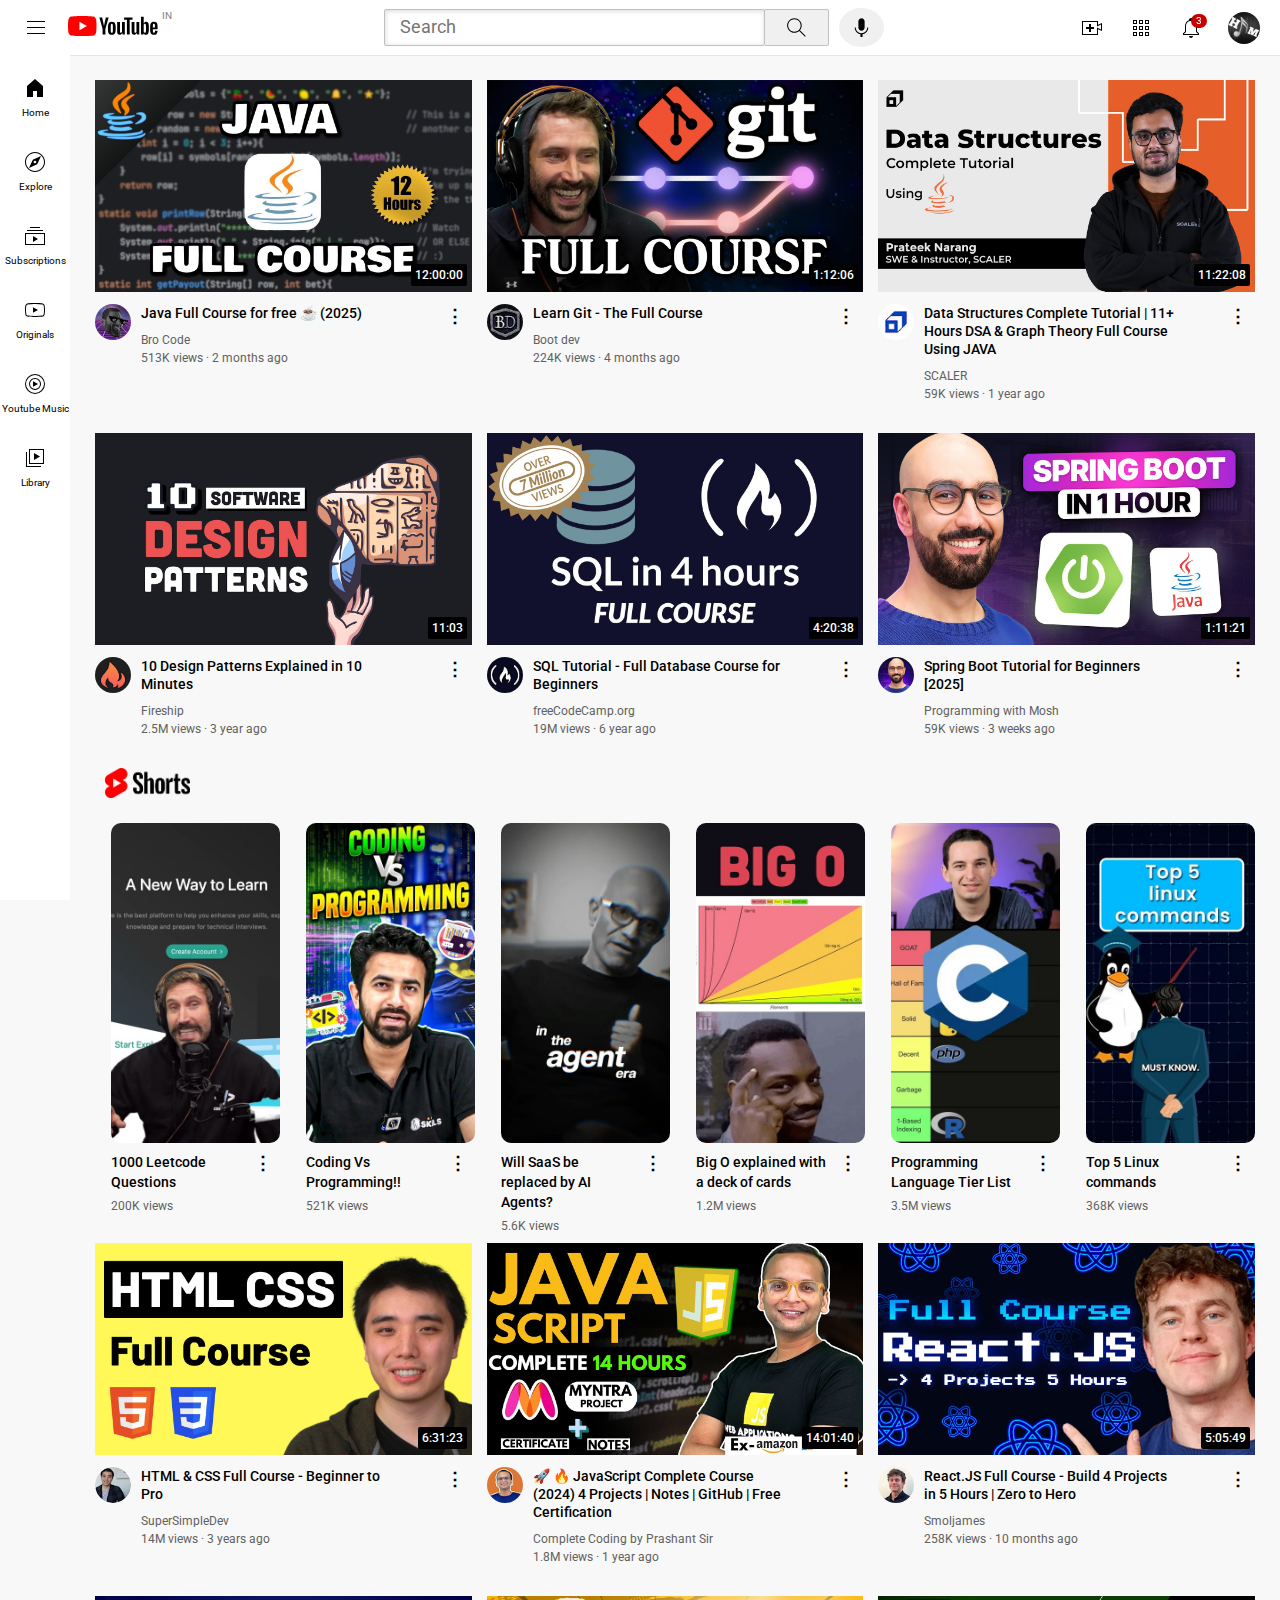
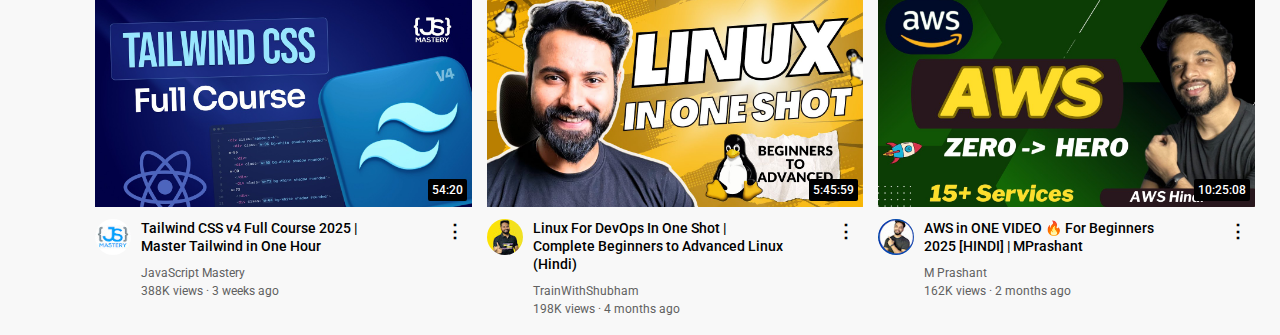
==== commit 1e3beb2d: "I:added shorts section" ====
--- a/youtube.html
+++ b/youtube.html
@@ -5,11 +5,12 @@
   <link rel="stylesheet" href="./youtube.css">
   <link rel="stylesheet" href="./header.css">
   <link rel="stylesheet" href="./general.css">
+  <link rel="stylesheet" href="sidebar.css">
+  <link rel="stylesheet" href="shorts.css">
 
   <link rel="preconnect" href="https://fonts.googleapis.com">
   <link rel="preconnect" href="https://fonts.gstatic.com" crossorigin>
   <link href="https://fonts.googleapis.com/css2?family=Roboto:ital,wght@0,100..900;1,100..900&display=swap" rel="stylesheet">
-  <link rel="stylesheet" href="sidebar.css">
 </head>
 <body>
   <div class="header">
@@ -82,7 +83,7 @@
     </div>
   </div>
 
-  <div class="video-grid1">
+  <div class="video-grid">
 
     <div class="video-preview">
       <div class="d-thumbnail">
@@ -216,7 +217,9 @@
     
     <div class="video-preview">
       <div class="d-thumbnail">
-        <img src="./yt-images/dp.jpg" class="thumbnail">
+        <a href="https://youtu.be/tv-_1er1mWI?si=PcifsjXPNul8gpOy" target="_blank">
+          <img src="./yt-images/dp.jpg" class="thumbnail">
+        </a>
         <div class="video-time">
           11:03
         </div>
@@ -238,9 +241,11 @@
         </div>
     
         <div class="video-info">
-          <p class="video-title">
-            10 Design Patterns Explained in 10 Minutes
-          </p>
+          <a href="https://youtu.be/tv-_1er1mWI?si=PcifsjXPNul8gpOy" target="_blank">
+            <p class="video-title">
+              10 Design Patterns Explained in 10 Minutes
+            </p>
+          </a>
           <a href="https://www.youtube.com/@Fireship" target="_blank">
             <p class="video-creator">
               Fireship
@@ -255,7 +260,9 @@
     
     <div class="video-preview">
       <div class="d-thumbnail">
-        <img src="./yt-images/sql.jpg" class="thumbnail">
+        <a href="https://youtu.be/HXV3zeQKqGY?si=1tiGEE7ABvJEZPfb" target="_blank">
+          <img src="./yt-images/sql.jpg" class="thumbnail">
+        </a>
         <div class="video-time">
           4:20:38
         </div>
@@ -278,9 +285,11 @@
         </div>
     
         <div class="video-info">
-          <p class="video-title">
-            SQL Tutorial - Full Database Course for Beginners
-          </p>
+          <a href="https://youtu.be/HXV3zeQKqGY?si=1tiGEE7ABvJEZPfb" target="_blank">
+            <p class="video-title">
+              SQL Tutorial - Full Database Course for Beginners
+            </p>
+          </a>
           <a href="https://www.youtube.com/@freecodecamp" target="_blank">
             <p class="video-creator">
               freeCodeCamp.org
@@ -295,7 +304,9 @@
     
     <div class="video-preview">
       <div class="d-thumbnail">
-        <img src="./yt-images/springboot.jpg" class="thumbnail">
+        <a href="https://youtu.be/gJrjgg1KVL4?si=XqG9tGrHhqTPak5l" target="_blank">
+          <img src="./yt-images/springboot.jpg" class="thumbnail">
+        </a>
         <div class="video-time">
           1:11:21
         </div>
@@ -318,9 +329,11 @@
         </div>
     
         <div class="video-info">
-          <p class="video-title">
-            Spring Boot Tutorial for Beginners [2025]
-          </p>
+          <a href="https://youtu.be/gJrjgg1KVL4?si=XqG9tGrHhqTPak5l" target="_blank">
+            <p class="video-title">
+              Spring Boot Tutorial for Beginners [2025]
+            </p>
+          </a>
           <a href="https://www.youtube.com/@programmingwithmosh" target="_blank">
             <p class="video-creator">
               Programming with Mosh
@@ -332,10 +345,72 @@
         </div>
       </div>  
     </div>
-    
-    <div class="video-preview">
-      <div class="d-thumbnail">
-        <img src="./yt-images/html-css.jpg" class="thumbnail">
+  </div>
+
+  <div class="shorts-section">
+
+    <div class="yt-shorts-icon">
+      <img src="./yt-images/yt-shorts.png" class="yt-shorts-img">
+    </div>
+
+    <div class="shorts-layout"> <!--flex-->
+      <div class="shorts-dimension">
+        <a href="https://youtube.com/watch?v=iC7OyqRHvi8" target="_blank">
+          <img src="./yt-images/short0.jpg" class="cover">
+        </a>
+        <div class="option-dots">&vellip;</div>
+        <div class="shorts-title">1000 Leetcode Questions</div>
+        <div class="shorts-views">200K views</div>
+      </div>
+      <div class="shorts-dimension">
+        <a href="https://youtube.com/watch?v=JsixLO5DXS8" target="_blank">
+          <img src="./yt-images/short1.jpg" class="cover">
+        </a>
+        <div class="option-dots">&vellip;</div>
+        <div class="shorts-title">Coding Vs Programming!!</div>
+        <div class="shorts-views">521K views</div>
+      </div>
+      <div class="shorts-dimension">
+        <a href="https://youtube.com/watch?v=YoYG_PiWZr4" target="_blank">
+          <img src="./yt-images/short2.jpg" class="cover">
+        </a>
+        <div class="option-dots">&vellip;</div>
+        <div class="shorts-title">Will SaaS be replaced by AI Agents?</div>
+        <div class="shorts-views">5.6K views</div>
+      </div>
+      <div class="shorts-dimension">
+        <a href="https://youtube.com/watch?v=WbF2bLbAUik" target="_blank">
+          <img src="./yt-images/short3.jpg"class="cover">
+        </a>
+        <div class="option-dots">&vellip;</div>
+        <div class="shorts-title">Big O explained with a deck of cards</div>
+        <div class="shorts-views">1.2M views </div>
+      </div>
+      <div class="shorts-dimension">
+        <a href="https://youtube.com/watch?v=opRm3x9vHH0" target="_blank">
+          <img src="./yt-images/short4.jpg" class="cover">
+        </a>
+        <div class="option-dots">&vellip;</div>
+        <div class="shorts-title">Programming Language Tier List</div>
+        <div class="shorts-views">3.5M views</div>
+      </div>
+      <div class="shorts-dimension">
+        <a href="https://youtube.com/watch?v=dVuvupGu8yQ" target="_blank">
+          <img src="./yt-images/short5.jpg" class="cover">
+        </a>
+        <div class="option-dots">&vellip;</div>
+        <div class="shorts-title">Top 5 Linux commands</div>
+        <div class="shorts-views">368K views</div>
+      </div>
+    </div>
+  </div>
+
+  <div class="video-grid">
+    <div class="video-preview">
+      <div class="d-thumbnail">
+        <a href="https://youtu.be/G3e-cpL7ofc?si=Nb4pUwWTqQfjh8JQ" target="_blank">
+          <img src="./yt-images/html-css.jpg" class="thumbnail">
+        </a>
         <div class="video-time">
           6:31:23
         </div>
@@ -357,9 +432,11 @@
         </div>
     
         <div class="video-info">
-          <p class="video-title">
-            HTML & CSS Full Course - Beginner to Pro
-          </p>
+          <a href="https://youtu.be/G3e-cpL7ofc?si=Nb4pUwWTqQfjh8JQ" target="_blank">
+            <p class="video-title">
+              HTML & CSS Full Course - Beginner to Pro
+            </p>
+          </a>
           <a href="https://www.youtube.com/@SuperSimpleDev" target="_blank">
             <p class="video-creator">
               SuperSimpleDev
@@ -374,7 +451,9 @@
     
     <div class="video-preview">
       <div class="d-thumbnail">
-        <img src="./yt-images/js.jpg" class="thumbnail">
+        <a href="https://youtu.be/cpoXLj24BDY?si=0YBnGCP8yjnYG4gH" target="_blank">
+          <img src="./yt-images/js.jpg" class="thumbnail">
+        </a>
         <div class="video-time">
           14:01:40
         </div>
@@ -396,9 +475,11 @@
           </div>
         </div>
         <div class="video-info">
-          <p class="video-title">
-            🚀 🔥 JavaScript Complete Course (2024) 4 Projects | Notes | GitHub | Free Certification
-          </p>
+          <a href="https://youtu.be/cpoXLj24BDY?si=0YBnGCP8yjnYG4gH" target="_blank">
+            <p class="video-title">
+              🚀 🔥 JavaScript Complete Course (2024) 4 Projects | Notes | GitHub | Free Certification
+            </p>
+          </a>
           <a href="https://www.youtube.com/@CompleteCodingByPrashantSir" target="_blank">
             <p class="video-creator">    
               Complete Coding by Prashant Sir
@@ -413,7 +494,9 @@
     
     <div class="video-preview">
       <div class="d-thumbnail">
-        <img src="./yt-images/react.jpg" class="thumbnail">
+        <a href="https://youtu.be/82PXenL4MGg?si=dH3WmCas2sdoSleq" target="_blank">
+          <img src="./yt-images/react.jpg" class="thumbnail">
+        </a>
         <div class="video-time">
           5:05:49
         </div>
@@ -433,9 +516,11 @@
           </div>
         </div>
         <div class="video-info">
-          <p class="video-title">
-            React.JS Full Course - Build 4 Projects in 5 Hours | Zero to Hero
-          </p>
+          <a href="https://youtu.be/82PXenL4MGg?si=dH3WmCas2sdoSleq" target="_blank">
+            <p class="video-title">
+              React.JS Full Course - Build 4 Projects in 5 Hours | Zero to Hero
+            </p>
+          </a>
           <a href="https://www.youtube.com/@Smoljames" target="_blank">
             <p class="video-creator">    
               Smoljames
@@ -450,7 +535,9 @@
     
     <div class="video-preview">
       <div class="d-thumbnail">
-        <img src="./yt-images/tailwind.jpg" class="thumbnail">
+        <a href="https://youtu.be/6biMWgD6_JY?si=MH3NeebGiwOTbt1X" target="_blank">
+          <img src="./yt-images/tailwind.jpg" class="thumbnail">
+        </a>
         <div class="video-time">
           54:20
         </div>
@@ -471,9 +558,11 @@
           </div>
         </div>
         <div class="video-info">
-          <p class="video-title">
-            Tailwind CSS v4 Full Course 2025 | Master Tailwind in One Hour
-          </p>
+          <a href="https://youtu.be/6biMWgD6_JY?si=MH3NeebGiwOTbt1X" target="_blank">
+            <p class="video-title">
+              Tailwind CSS v4 Full Course 2025 | Master Tailwind in One Hour
+            </p>
+          </a>
           <a href="https://www.youtube.com/@javascriptmastery" target="_blank">
             <p class="video-creator">    
               JavaScript Mastery
@@ -488,7 +577,9 @@
     
     <div class="video-preview">
       <div class="d-thumbnail">
-        <img src="./yt-images/linux.jpg" class="thumbnail">
+        <a href="https://youtu.be/e01GGTKmtpc?si=xwzH8s613iKJ7OhL" target="_blank">
+          <img src="./yt-images/linux.jpg" class="thumbnail">
+        </a>
         <div class="video-time">
           5:45:59
         </div>
@@ -509,9 +600,11 @@
           </div>
         </div>
         <div class="video-info">
-          <p class="video-title">
-            Linux For DevOps In One Shot | Complete Beginners to Advanced Linux (Hindi)
-          </p>
+          <a href="https://youtu.be/e01GGTKmtpc?si=xwzH8s613iKJ7OhL" target="_blank">
+            <p class="video-title">
+              Linux For DevOps In One Shot | Complete Beginners to Advanced Linux (Hindi)
+            </p>
+          </a>
           <a href="https://www.youtube.com/@TrainWithShubham" target="_blank">
             <p class="video-creator">    
               TrainWithShubham
@@ -526,7 +619,9 @@
     
     <div class="video-preview">
       <div class="d-thumbnail">
-        <img src="./yt-images/aws.jpg" class="thumbnail">
+        <a href="https://youtu.be/N4sJj-SxX00?si=Npkw8yNraS6aXbeJ" target="_blank">
+          <img src="./yt-images/aws.jpg" class="thumbnail">
+        </a>
         <div class="video-time">
           10:25:08
         </div>
@@ -546,9 +641,11 @@
           </div>
         </div>
         <div class="video-info">
-          <p class="video-title">
-            AWS in ONE VIDEO 🔥 For Beginners 2025 [HINDI] | MPrashant
-          </p>
+          <a href="https://youtu.be/N4sJj-SxX00?si=Npkw8yNraS6aXbeJ" target="_blank">
+            <p class="video-title">
+              AWS in ONE VIDEO 🔥 For Beginners 2025 [HINDI] | MPrashant
+            </p>
+          </a>
           <a href="https://www.youtube.com/@MPrashant" target="_blank">
             <p class="video-creator">    
               M Prashant
--- a/youtube.css
+++ b/youtube.css
@@ -61,7 +61,7 @@
 .video-preview{
   width: 100%;
 }
-.video-grid1{
+.video-grid{
   display: grid;
   grid-template-columns: 1fr 1fr 1fr;
   column-gap: 15px;
--- a/shorts.css
+++ b/shorts.css
@@ -0,0 +1,43 @@
+.shorts-section{
+  margin-bottom: 100px;
+}
+.shorts-dimension{
+  position: relative;
+  height: 320px;
+  width: 180px;
+  margin-left: 16px;
+  border-radius: 10px;
+}
+.cover{
+  height: 100%;
+  width: 100%;
+  object-fit: cover;
+  border-radius: 10px;
+}
+.shorts-layout{
+  display: flex;
+  gap: 10px;
+}
+.yt-shorts-icon{
+  height: 30px;
+  padding: 10px;
+  margin-bottom: 15px;
+  margin-top: 10px;
+}
+.yt-shorts-img{
+  height: 100%;
+}
+.shorts-title{
+  font-family: Roboto,Arial;
+  margin-top: 5px;
+  margin-bottom: 7px;
+  font-weight: 500;
+  font-size: 14px;
+  width: 80%;
+  line-height: 20px;
+}
+.shorts-views{
+  font-family: Roboto,Arial;
+  color: rgb(96, 96, 96);
+  font-size: 12px;
+}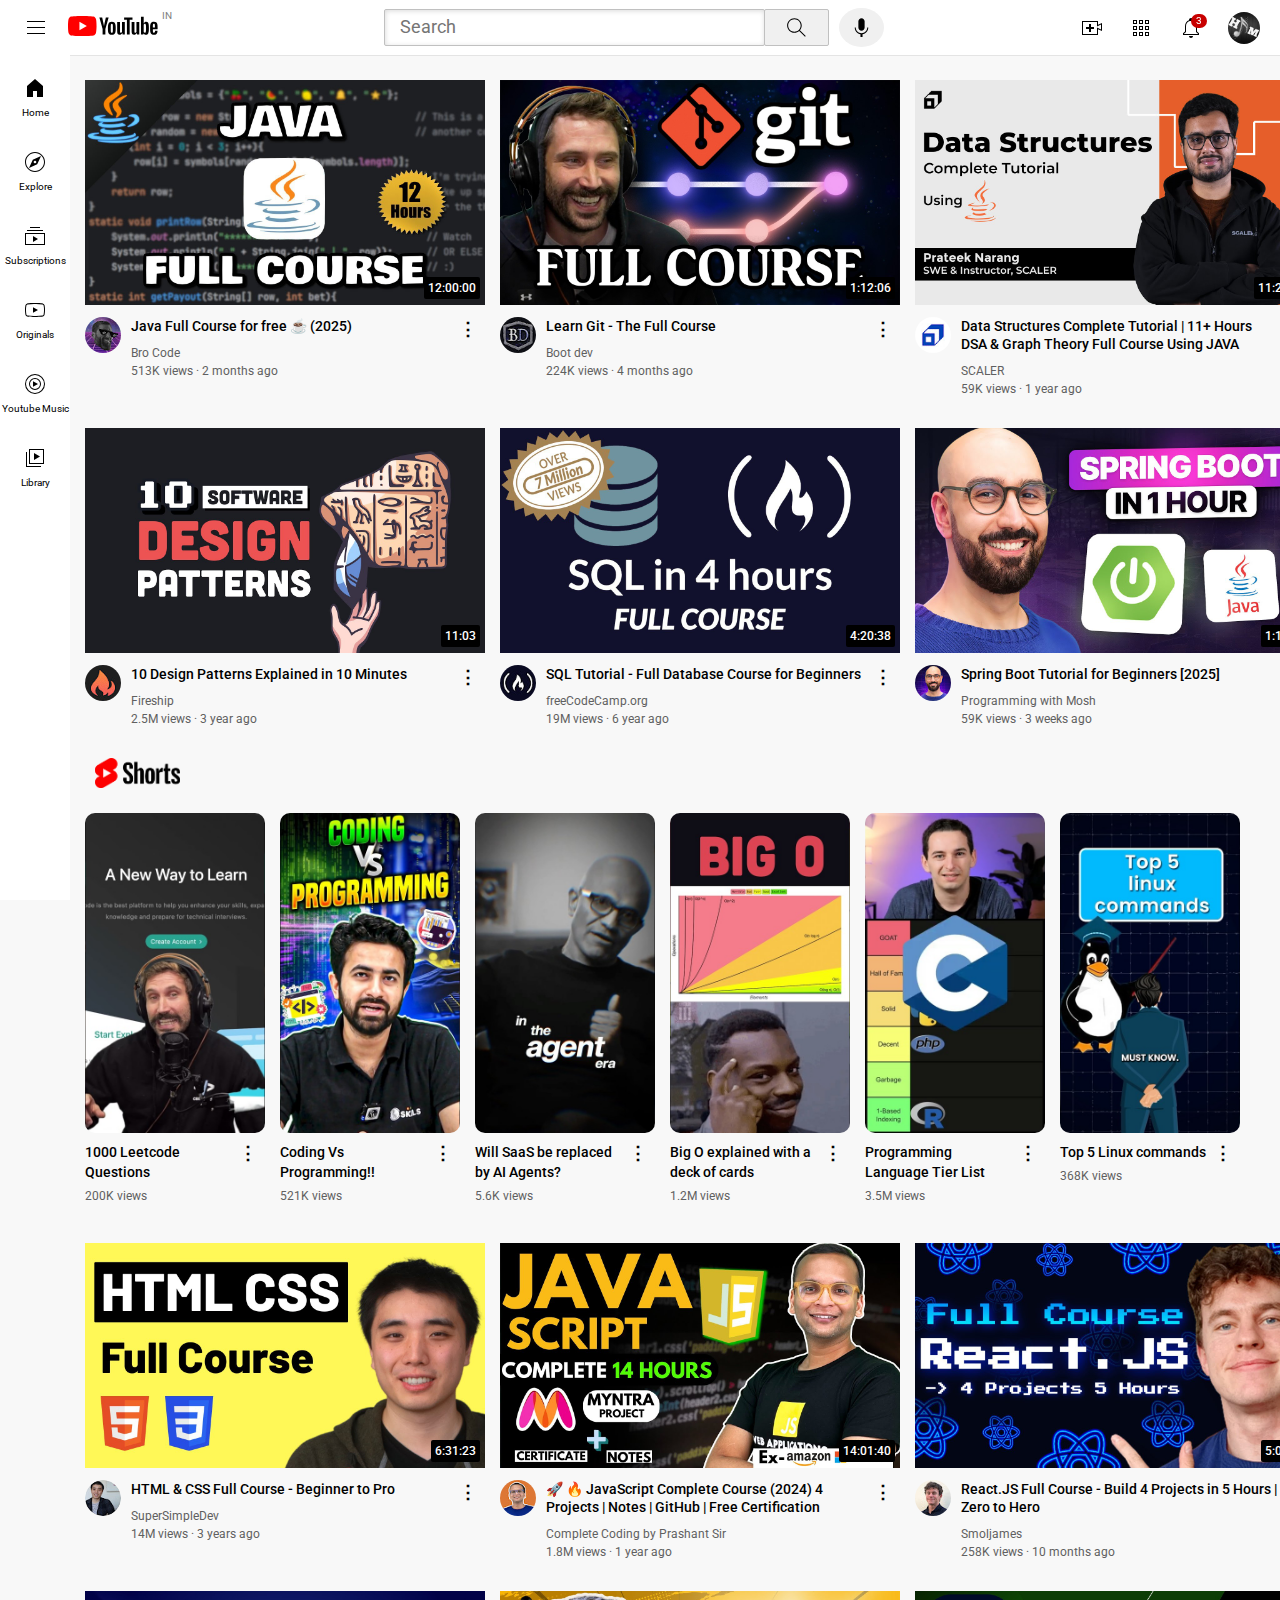
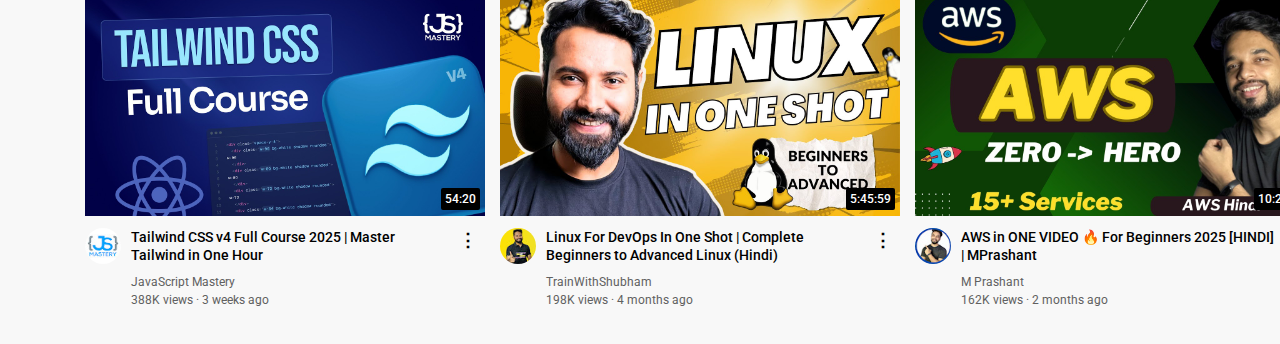
==== commit a8136760: "J:Responsive design for desktop, laptop, tablet and mobile device" ====
--- a/youtube.html
+++ b/youtube.html
@@ -7,7 +7,7 @@
   <link rel="stylesheet" href="./general.css">
   <link rel="stylesheet" href="sidebar.css">
   <link rel="stylesheet" href="shorts.css">
-
+  <meta name="viewport" content="width=device-width, initial-scale=1.0">
   <link rel="preconnect" href="https://fonts.googleapis.com">
   <link rel="preconnect" href="https://fonts.gstatic.com" crossorigin>
   <link href="https://fonts.googleapis.com/css2?family=Roboto:ital,wght@0,100..900;1,100..900&display=swap" rel="stylesheet">
@@ -353,7 +353,7 @@
       <img src="./yt-images/yt-shorts.png" class="yt-shorts-img">
     </div>
 
-    <div class="shorts-layout"> <!--flex-->
+    <div class="shorts-layout">
       <div class="shorts-dimension">
         <a href="https://youtube.com/watch?v=iC7OyqRHvi8" target="_blank">
           <img src="./yt-images/short0.jpg" class="cover">
--- a/youtube.css
+++ b/youtube.css
@@ -53,19 +53,54 @@
   border-radius: 2px;
 }
 .d-vid-info{
-  width: 300px;
+  width: 100%;
   display: grid;
   grid-template-columns: 36px 1fr;
   column-gap: 10px;
 }
+.video-info{
+  width: 90%;
+}
 .video-preview{
-  width: 100%;
+  width: 400px;
 }
 .video-grid{
   display: grid;
   grid-template-columns: 1fr 1fr 1fr;
   column-gap: 15px;
   row-gap: 20px;
+}
+@media (min-width:1400px ){
+  .video-grid{
+    grid-template-columns: 1fr 1fr 1fr 1fr;
+  }
+}
+@media (max-width:900px){ 
+  .video-grid{
+    grid-template-columns: 1fr 1fr;
+  }
+  .video-preview{
+    width: 100%;
+  }
+}
+@media (max-width:450px){
+  .video-grid{
+    grid-template-columns: 1fr;
+    width: 100%;
+  }
+  .d-video-info{
+    grid-template-columns: 50px 1fr;
+  }
+  .Creator{
+    width: 40px;
+  }
+  .video-info{
+    width: 85%;
+    margin-left: 5px;
+  }
+  body{
+    padding-bottom: 30px;
+  }
 }
 a {
   text-decoration: none;
--- a/header.css
+++ b/header.css
@@ -207,4 +207,14 @@
 }
 .notifications:hover > .notification-tooltip{
   opacity: 1;
+}
+@media (max-width:450px){
+  .voice-button{display: none;}
+  .search-box{display: none;}
+  .mid-section{margin-right: 0px;}
+  .uc , .ac{display: none;}
+  .right-section{
+    width: auto;
+    gap: 15px;
+  }
 }--- a/general.css
+++ b/general.css
@@ -4,7 +4,14 @@
 body{
   margin: 0px;
   padding-top: 80px;
-  padding-left: 95px;
+  padding-left: 85px;
   padding-right: 25px;
   background-color: rgb(248, 248, 248);
+}
+@media(max-width:450px){
+  body{
+    padding-left: 10px;
+    padding-right: 10px;
+    padding-bottom: 70px;
+  }
 }--- a/sidebar.css
+++ b/sidebar.css
@@ -1,15 +1,16 @@
-.sidebar{
+.sidebar {
   width: 70px;
   position: fixed;
   top: 55px;
   left: 0px;
   bottom: 0px;
-  background-color:white;
+  background-color: white;
   font-family: Roboto, Arial;
   z-index: 200;
   padding-top: 5px;
 }
-.sidebar-link{
+
+.sidebar-link {
   height: 74px;
   background-color: white;
   display: flex;
@@ -18,14 +19,48 @@
   align-items: center;
   gap: 7px;
 }
-.sidebar-link:hover{
+
+.sidebar-link:hover {
   cursor: pointer;
   background-color: rgb(231, 231, 231);
 }
-.side-icon{
+
+.side-icon {
   height: 24px;
   width: 24px;
 }
-.sidebar-link > div{
+
+.sidebar-link > div {
   font-size: 10px;
+}
+
+@media (max-width:450px) {
+  .sidebar {
+    position: fixed; 
+    top: auto; 
+    bottom: 0; 
+    display: flex;
+    justify-content: space-evenly;
+    width: 100%;
+    height: 50px; 
+    left: 0; 
+    right: 0; 
+    padding-top: 0; 
+    padding-bottom: 0; 
+    box-shadow: -1px -1px 5px rgba(0,0,0,0.1); 
+    margin-top: auto; 
+    z-index: 200; 
+  }
+
+  .side-icon {
+    height: 20px; 
+    width: 20px; 
+  }
+
+  .sidebar-link {
+    height: auto; 
+    padding-top:10px; 
+    padding-bottom:10px; 
+    flex-grow:1; 
+}
 }--- a/shorts.css
+++ b/shorts.css
@@ -1,11 +1,10 @@
 .shorts-section{
-  margin-bottom: 100px;
+  margin-bottom: 30px;
 }
 .shorts-dimension{
   position: relative;
   height: 320px;
   width: 180px;
-  margin-left: 16px;
   border-radius: 10px;
 }
 .cover{
@@ -14,9 +13,37 @@
   object-fit: cover;
   border-radius: 10px;
 }
+
 .shorts-layout{
-  display: flex;
-  gap: 10px;
+  height:400px;
+  display: grid;
+  grid-template-columns: 1fr 1fr 1fr 1fr 1fr 1fr;
+}
+@media (max-width:900px){
+  .shorts-layout{
+    height: 800px;
+    grid-template-columns: 1fr 1fr 1fr 1fr;
+    row-gap: 20px;
+  }
+  .shorts-dimension{
+    height: 300px;
+    width: 160px;
+  }
+}
+@media (max-width:450px){
+  .shorts-layout{
+    height: 1150px;
+    row-gap: 30px;
+    padding-left: 20px;
+    grid-template-columns: 1fr 1fr;
+  }
+  .shorts-dimension{
+    height: 300px;
+    width: 160px;
+  }
+  .shorts-section{
+    margin-bottom: 40px;
+  }
 }
 .yt-shorts-icon{
   height: 30px;
@@ -33,7 +60,7 @@
   margin-bottom: 7px;
   font-weight: 500;
   font-size: 14px;
-  width: 80%;
+  width: 85%;
   line-height: 20px;
 }
 .shorts-views{
